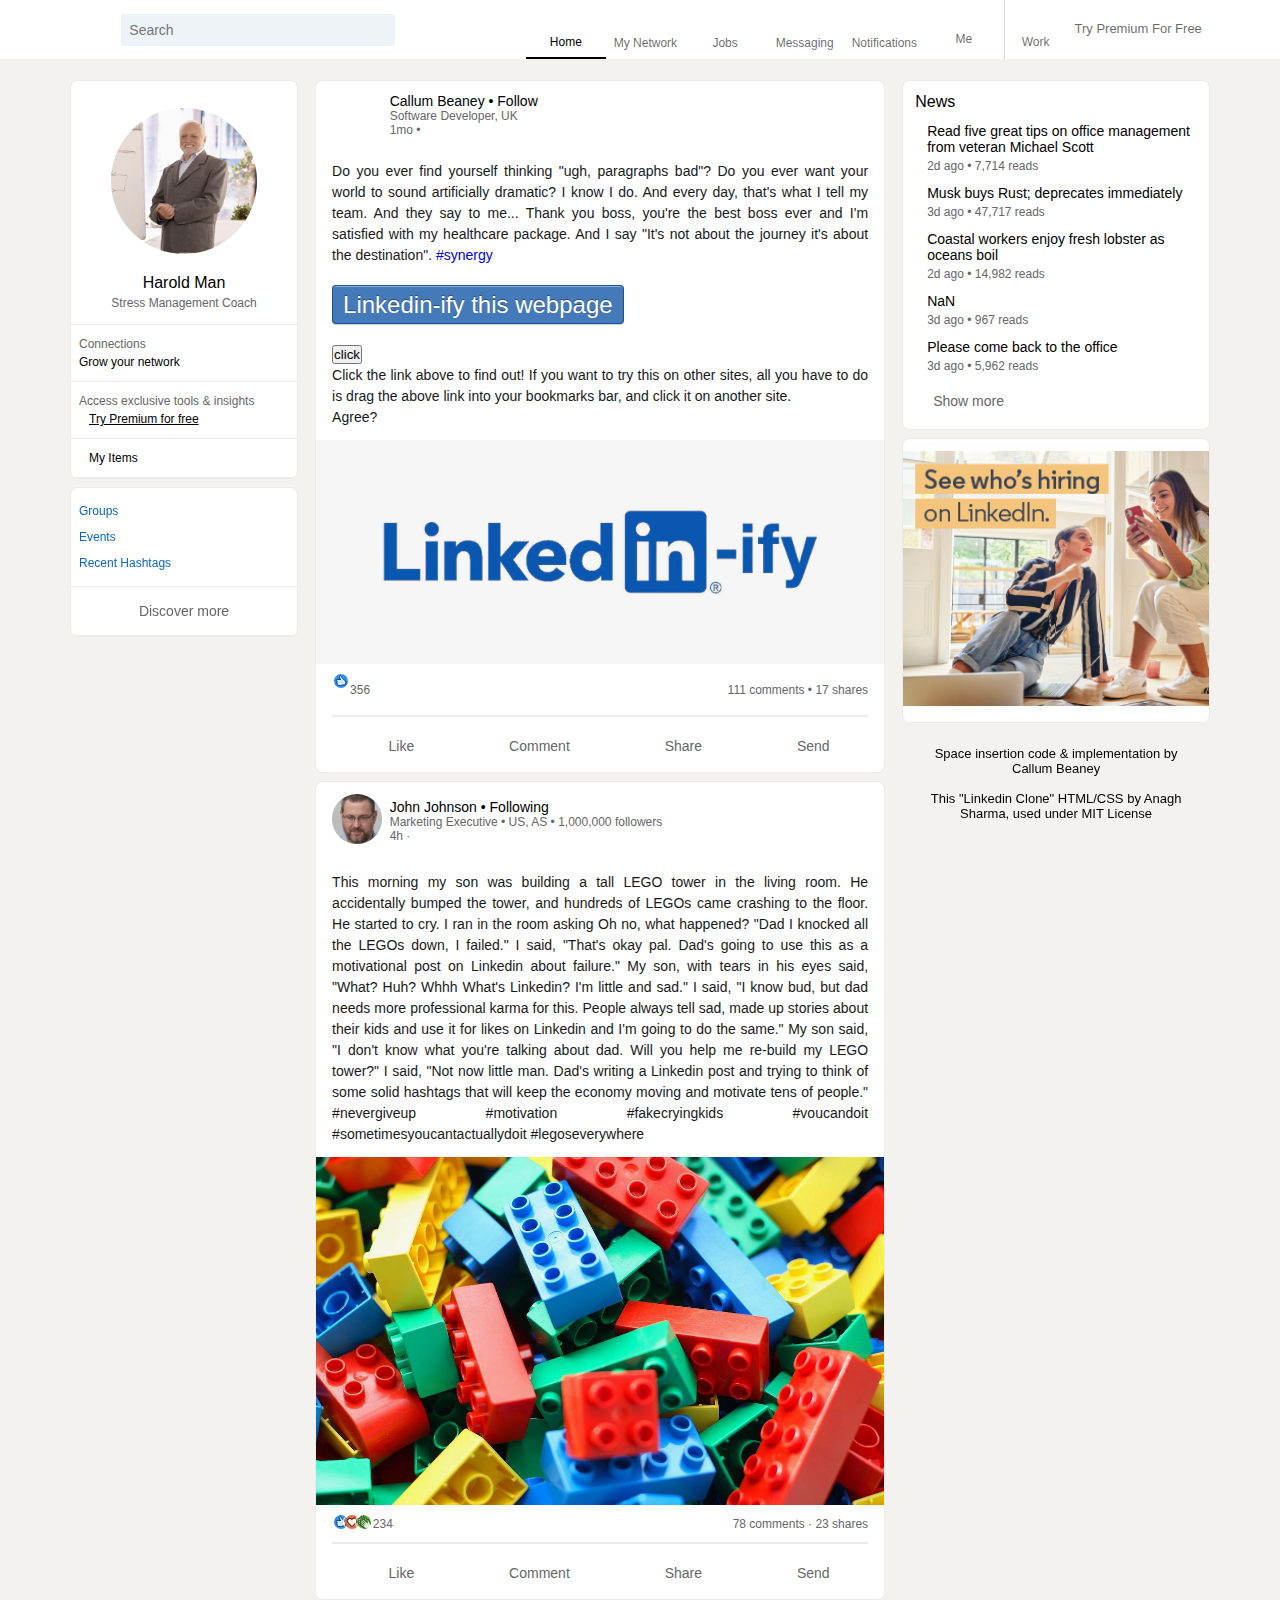
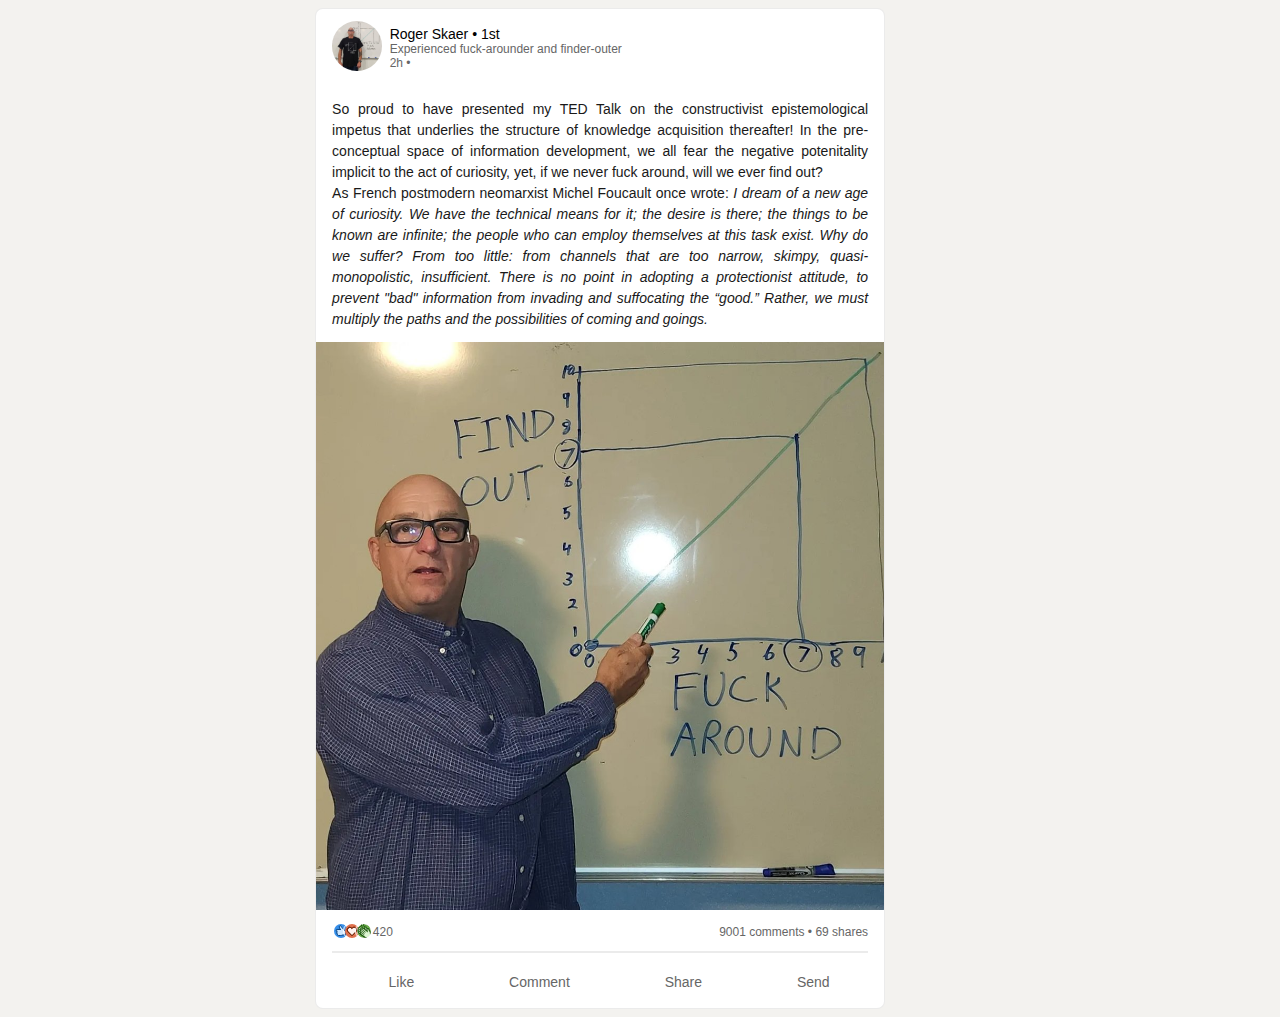
==== index.html @ bc12ab7d "updates" ====
<!-- This HTML and associated CSS is adapted from "Linkedin Clone" by Anagh Sharma, used and adapted under an MIT license: https://github.com/Anagh-Sharma/linkedin-clone -->

<!DOCTYPE html>
<html lang="en">
<head>
    <meta charset="UTF-8">
    <meta http-equiv="X-UA-Compatible" content="IE=edge">
    <meta name="viewport" content="width=device-width, initial-scale=1.0">
    <title>Feed | LinkedIn</title>
    
    <!-- icon -->
    <link rel="icon" href="https://static-exp1.licdn.com/sc/h/akt4ae504epesldzj74dzred8">
    
    <!-- Stylesheets -->
    <link rel="stylesheet" href="./linkedin-clone-main/assets/stylesheets/main.css">

    <!-- Font Awesome JS -->
    <script src="https://kit.fontawesome.com/21aa754e66.js" crossorigin="anonymous"></script>
</head>
<body>

    <div id="page">

        <!-- Header -->
        <header id="header">
            <div class="container">
                <div class="row justify-space-between align-items-center">
                    <div class="col-1">
                        <div class="row align-items-center justify-space-center">
                            <div class="logo">
                                <a class="row align-items-center" href="#">
                                    <!-- <img class="w-100" src="https://cdn-icons-png.flaticon.com/512/174/174857.png" alt="logo"> -->
                                    <i class="fa-brands fa-linkedin"></i>
                                </a>
                            </div>
                            <div class="search">
                                <form action="#">
                                    <input class="w-100 search-box" type="text" placeholder="Search">
                                </form>
                            </div>
                            <div class="search-tab">
                                <a href="#">
                                    <i class="fa-solid fa-magnifying-glass"></i>
                                    <span>Search</span>
                                </a>
                            </div>
                        </div>
                    </div>
                    <div class="col-2">
                        <div class="row">
                            <nav id="main-nav">
                                <input type="checkbox" value="toggle-menu" checked>
                                <ul class="row align-items-center">
                                    <li>
                                        <a class="active" href="#">
                                            <i class="fa-solid fa-house"></i>
                                            <span>Home</span>
                                        </a>
                                    </li>
                                    <li>
                                        <a href="#">
                                            <i class="fa-solid fa-user-group"></i>
                                            <span>My Network</span>
                                        </a>
                                    </li>
                                    <li>
                                        <a href="#">
                                            <i class="fa-solid fa-briefcase"></i>
                                            <span>Jobs</span>
                                        </a>
                                    </li>
                                    <li>
                                        <a href="#">
                                            <i class="fa-solid fa-comment-dots"></i>
                                            <span>Messaging</span>
                                        </a>
                                    </li>
                                    <li>
                                        <a href="#">
                                            <i class="fa-solid fa-bell "></i>
                                            <span>Notifications</span>
                                        </a>
                                    </li>
                                    <li>
                                        <a href="#">
                                            <img src="https://media-exp1.licdn.com/dms/image/C5603AQEDG1MmW9rOag/profile-displayphoto-shrink_100_100/0/1594999238713?e=1669248000&v=beta&t=XnLU0969LIOIjIhFobO9aaBPjKmjRpacHVA7-0SIkU8" alt="">
                                            <span>Me</span>
                                        </a>
                                    </li>
                                </ul>
                            </nav>
                            <div id="work">
                                <ul class="align-items-center justify-space-between">
                                    <li id="work-dropdown">
                                        <a href="#">
                                            <i class="fa-solid fa-list-ul"></i>
                                            <span>Work</span>
                                        </a>
                                    </li>
                                    <li id="message">
                                        <a href="#">
                                            <span>Try Premium For Free</span>
                                        </a>
                                    </li>
                                </ul>
                            </div>
                        </div>
                    </div>
                    <button class="menu-button row justify-space-left" value="">
                        <!-- <span class="line"></span>
                        <span class="line"></span>
                        <span class="line"></span> -->
                        <i class="fa-solid fa-bars menu-button"></i>  
                    </button>
                </div>
            </div>
        </header>

        <!-- Content -->
        <div class="content">
            <div class="container">
                <div class="row justify-space-between">
                    <aside id="sidebar_1">
                        <div class="widget">
                            <div class="profile">
                                <div class="image-top"></div>
                                <a href="#">
                                    <div class="image">
                                        <img style="width:150px;" src="./linkedin-clone-main/assets/images/prof.jpeg" alt="">
                                    </div>
                                    <div class="name">Harold Man</div>
                                </a>
                                <p>Stress Management Coach</p>
                            </div>
                            <div class="connections">
                                <a class="connection" href="#">
                                    <div class="row justify-space-between">
                                        <div class="connection-text">
                                            <p>Connections</p>
                                        </div>
                                        <div class="connection-num">
                                            <i class="fa-solid fa-user-plus"></i>
                                        </div>
                                    </div>
                                </a>
                                <a class="connection" href="#">
                                    <p>Grow your network</p>
                                </a>
                            </div>
                            <div class="try-premium">
                                <a class="try-premium-tools" href="#">
                                    <span>Access exclusive tools & insights</span>
                                </a>
                                <a href="#">
                                    <span class="underline"><i class="fa-solid fa-square"></i>Try Premium for free</span>
                                </a>
                            </div>
                            <div class="my-items">
                                <a href="#">
                                    <span><i class="fa-solid fa-bookmark"></i>My Items</span>
                                </a>
                            </div>
                        </div>
                        <div class="widget discover">
                            <div class="list">
                                <ul>
                                    <li><a href="#">Groups</a></li>
                                    <li>
                                        <a href="#">
                                            <div class="row justify-space-between">
                                                <div>Events</div>
                                                <div><i class="fa-solid fa-plus"></i></div>
                                            </div>
                                        </a>
                                    </li>
                                    <li><a href="#">Recent Hashtags</a></li>
                                </ul>
                            </div>
                            <div class="discover-button">
                                <span><a href="#">Discover more</a></span>
                            </div>
                        </div>
                    </aside>

                    <main id="main">
                        <!-- <!-- <section class="upload-post">
                            <div class="write-post row justify-space-evenly align-items-stretch">
                                <a class="row align-items-center" href="#">
                                    <img src="https://media-exp1.licdn.com/dms/image/C5603AQEDG1MmW9rOag/profile-displayphoto-shrink_800_800/0/1594999238713?e=1669248000&v=beta&t=CfVLFSw0b1YyQ7Bxec3lzCLySrf5XEuHxqR_zvpQ5-s" alt="img">
                                </a>
                                <button class="row align-items-center">
                                    <span>Post a picture from school or work</span>
                                </button>
                            </div>
                            <div class="post-options row justify-space-around align-items-center">
                                <div class="list-post-option photo">
                                    <a href="#">
                                        <i class="fa-regular fa-image"></i>
                                        <span>Photo</span>
                                    </a>
                                </div>
                                <div class="list-post-option video">
                                    <a href="#">
                                        <i class="fa-solid fa-video"></i>
                                        <span>Video</span>
                                    </a>
                                </div>
                                <div class="list-post-option job">
                                    <a href="#">
                                        <i class="fa-solid fa-briefcase"></i>
                                        <span>Job</span>
                                    </a>
                                </div>
                                <div class="list-post-option article">
                                    <a href="#">
                                        <i class="fa-solid fa-pen-to-square"></i>
                                        <span>Write article</span>
                                    </a>
                                </div>
                            </div>
                        </section>
                        
                        <div id="sort">
                            <button class="sort-dropdown-button w-100 row align-items-center">
                                <hr>
                                <span id="sort-dropdown-msg">Sort by:</span>
                                <span>Top</span>
                                <i class="fa-solid fa-caret-down"></i>
                            </button>
                        </div> -->

                        <section class="post">
                            <header class="post-header row justify-space-between align-items-center">
                                <a class="post-by row align-items-center" href="#">
                                    <div class="post-by-logo row align-items-center">
                                        <img src="https://avatars.githubusercontent.com/u/79003912?v=4" alt="">
                                    </div>
                                    <div class="post-by-about">
                                        <span class="post-by-about-name">
                                            <span class="name">Callum Beaney •</span>
                                            <span class="name-conn">Follow</span>
                                        </span>
                                        <span class="post-by-about-desc">
                                            Software Developer, UK
                                        </span>
                                        <span class="post-by-about-info">
                                            1mo •
                                            <i class="fa-solid fa-earth-americas"></i>
                                        </span>
                                    </div>
                                </a>
                                <div class="post-options">
                                    <a href="#"><i class="fa-solid fa-ellipsis"></i></a>
                                </div>
                            </header>
                            <div class="post-desc">
                                <p>
                                    Do you ever find yourself thinking "ugh, paragraphs bad"?
                                    Do you ever want your world to sound artificially dramatic?
                                    I know I do. And every day, that's what I tell my team.
                                    And they say to me... Thank you boss, you're the best boss ever and I'm satisfied with my healthcare package.
                                    And I say "It's not about the journey it's about the destination". <a href="#">#synergy</a>
                                    <br>
                                    <br>
                                        <div>
                                            <a class="link_button" href="javascript:(function(){var d=document,s=d.createElement('script');s.crossOrigin='anonymous';s.src='https://unpkg.com/@mourner/bullshit@1.2.0/bullshit.js';d.body.appendChild(s);}())">Linkedin-ify this webpage</a>
                                        </div>
                                    <br>
                                    <button onclick="Linkedinify()">click</button>
                                    <br>
                                    Click the link above to find out! If you want to try this on other sites, all you have to do is drag the above link into your bookmarks bar, and click it on another site.<br>Agree? 
                                </p>
                            </div>
                            <div class="post-content row align-items-center">
                                <a class="row align-items-center" href="#">
                                    <img src="./linkedin-clone-main/assets/images/post_1_img.jpeg" alt="">
                                </a>
                            </div>
                            <div class="post-details row align-items-center justify-space-between">
                                <div class="post-reactions row align-items-center justify-space-between">
                                    <a href="#">
                                        <img src="./linkedin-clone-main/assets/images/post-reactions_1.svg" alt="">
                                        <img class="move-image-left" src="assets/images/post-reactions_2.svg" alt="">
                                        <img class="move-image-left" src="assets/images/post-reactions_3.svg" alt="">
                                    </a>
                                    <span>356</span>
                                </div>
                                <div class="post-comments">
                                    <a href="#">
                                        111 comments • 
                                    </a>
                                    <a href="#">
                                        17 shares
                                    </a>
                                </div>
                            </div>
                            <div class="post-actions row justify-space-around align-items-center">
                                <div class="list-post-option">
                                    <a href="#">
                                        <i class="fa-regular fa-thumbs-up"></i>
                                        <span>Like</span>
                                    </a>
                                </div>
                                <div class="list-post-option">
                                    <a href="#">
                                        <i class="fa-regular fa-comment-dots"></i>
                                        <span>Comment</span>
                                    </a>
                                </div>
                                <div class="list-post-option">
                                    <a href="#">
                                        <i class="fa-regular fa-share-from-square"></i>
                                        <span>Share</span>
                                    </a>
                                </div>
                                <div class="list-post-option">
                                    <a href="#">
                                        <i class="fa-solid fa-paper-plane"></i>
                                        <span>Send</span>
                                    </a>
                                </div>
                            </div>
                        </section>

                        <section class="post">
                            <header class="post-header row justify-space-between">
                                <div class="post-by">
                                    <a class="post-by-id row align-items-center" href="#">
                                        <div class="post-by-logo">
                                            <img src="./linkedin-clone-main/assets/images/post_3_logo.jpeg" alt="">
                                        </div>
                                        <div class="post-by-about">
                                            <span class="post-by-about-name">
                                                <span class="name">John Johnson •</span>
                                                <span class="name-conn">Following</span>
                                            </span>
                                            <span class="post-by-about-desc">
                                                Marketing Executive • US, AS • 1,000,000 followers
                                            </span>
                                            <span class="post-by-about-info">
                                                4h ·
                                                <i class="fa-solid fa-earth-americas"></i>
                                            </span>
                                        </div>
                                    </a>
                                </div>
                                <div class="post-options">
                                    <a href="#"><i class="fa-solid fa-ellipsis"></i></a>
                                </div>
                            </header>
                            <div class="post-desc">
                                <p>
                                    This morning my son was building a tall LEGO tower in the living room.
                                    He accidentally bumped the tower, and hundreds of LEGOs came crashing to the floor. 
                                    He started to cry. I ran in the room asking Oh no, what happened? "Dad I knocked all the LEGOs down, I failed." I said, "That's okay pal. 
                                    Dad's going to use this as a motivational post on Linkedin about failure." My son, with tears in his eyes said, "What? Huh? Whhh What's Linkedin? 
                                    I'm little and sad." I said, "I know bud, but dad needs more professional karma for this. People always tell sad, made up stories about their kids and use it for likes on Linkedin and I'm going to do the same." 
                                    My son said, "I don't know what you're talking about dad. Will you help me re-build my LEGO tower?" I said, "Not now little man. 
                                    Dad's writing a Linkedin post and trying to think of some solid hashtags that will keep the economy moving and motivate tens of people."
                                     #nevergiveup #motivation #fakecryingkids #voucandoit #sometimesyoucantactuallydoit #legoseverywhere
                                </p>
                            </div>
                            <div class="post-content row align-items-center">
                                <a class="row align-items-center" href="#">
                                    <img src="./linkedin-clone-main/assets/images/post_3_img.jpeg" alt="">
                                </a>
                            </div>
                            <div class="post-details row align-items-center justify-space-between">
                                <div class="post-reactions row align-items-center justify-space-between">
                                    <a href="#">
                                        <img src="./linkedin-clone-main/assets/images/post-reactions_1.svg" alt="">
                                        <img class="move-image-left" src="./linkedin-clone-main/assets/images/post-reactions_2.svg" alt="">
                                        <img class="move-image-left" src="./linkedin-clone-main/assets/images/post-reactions_3.svg" alt="">
                                    </a>
                                    <span>234</span>
                                </div>
                                <div class="post-comments">
                                    <a href="#">
                                        78 comments · 
                                    </a>
                                    <a href="#">
                                        23 shares
                                    </a>
                                </div>
                            </div>
                            <div class="post-actions row justify-space-around align-items-center">
                                <div class="list-post-option">
                                    <a href="#">
                                        <i class="fa-regular fa-thumbs-up"></i>
                                        <span>Like</span>
                                    </a>
                                </div>
                                <div class="list-post-option">
                                    <a href="#">
                                        <i class="fa-regular fa-comment-dots"></i>
                                        <span>Comment</span>
                                    </a>
                                </div>
                                <div class="list-post-option">
                                    <a href="#">
                                        <i class="fa-regular fa-share-from-square"></i>
                                        <span>Share</span>
                                    </a>
                                </div>
                                <div class="list-post-option">
                                    <a href="#">
                                        <i class="fa-solid fa-paper-plane"></i>
                                        <span>Send</span>
                                    </a>
                                </div>
                            </div>
                        </section>

                        <section class="post">
                            <header class="post-header row justify-space-between">
                                <div class="post-by">
                                    <a class="post-by-id row align-items-center" href="#">
                                        <div class="post-by-logo">
                                            <img src="./linkedin-clone-main/assets/images/post_2_logo.jpeg"  alt="">
                                        </div>
                                        <div class="post-by-about">
                                            <span class="post-by-about-name">
                                                <span class="name">Roger Skaer •</span>
                                                <span class="name-conn">1st</span>
                                            </span>
                                            <span class="post-by-about-desc">
                                                Experienced fuck-arounder and finder-outer
                                            </span>
                                            <span class="post-by-about-info">
                                                2h •
                                                <i class="fa-solid fa-earth-americas"></i>
                                            </span>
                                        </div>
                                    </a>
                                </div>
                                <div class="post-options">
                                    <a href="#"><i class="fa-solid fa-ellipsis"></i></a>
                                </div>
                            </header>
                            <div class="post-desc">
                                <p>
                                    So proud to have presented my TED Talk on the constructivist epistemological impetus that underlies the structure of knowledge acquisition thereafter!
                                    In the pre-conceptual space of information development, we all fear the negative potenitality implicit to the act of curiosity, yet, if we never fuck around, will we ever find out?<br>
                                    As French postmodern neomarxist Michel Foucault once wrote: <em>I dream of a new age of curiosity. We have the technical means for it; the desire is there; the things to be known are infinite; the people who can employ themselves at this task exist. Why do we suffer? From too little: from channels that are too narrow, skimpy, quasi-monopolistic, insufficient. There is no point in adopting a protectionist attitude, to prevent "bad" information from invading and suffocating the “good.” Rather, we must multiply the paths and the possibilities of coming and goings.</em>
                                </p>
                            </div>
                            <div class="post-content row align-items-center">
                                <a class="row align-items-center" href="#">
                                    <a href="https://linktr.ee/rogerskaer"><img src="./linkedin-clone-main/assets/images/post_2_img.jpeg" alt=""></a>
                                </a>
                            </div>
                            <div class="post-details row align-items-center justify-space-between">
                                <div class="post-reactions row align-items-center justify-space-between">
                                    <a href="#">
                                        <img src="./linkedin-clone-main/assets/images/post-reactions_1.svg" alt="">
                                        <img class="move-image-left" src="./linkedin-clone-main/assets/images/post-reactions_2.svg" alt="">
                                        <img class="move-image-left" src="./linkedin-clone-main/assets/images/post-reactions_3.svg" alt="">
                                    </a>
                                    <span>420</span>
                                </div>
                                <div class="post-comments">
                                    <a href="#">
                                        9001 comments •
                                    </a>
                                    <a href="#">
                                        69 shares
                                    </a>
                                </div>
                            </div>
                            <div class="post-actions row justify-space-around align-items-center">
                                <div class="list-post-option">
                                    <a href="#">
                                        <i class="fa-regular fa-thumbs-up"></i>
                                        <span>Like</span>
                                    </a>
                                </div>
                                <div class="list-post-option">
                                    <a href="#">
                                        <i class="fa-regular fa-comment-dots"></i>
                                        <span>Comment</span>
                                    </a>
                                </div>
                                <div class="list-post-option">
                                    <a href="#">
                                        <i class="fa-regular fa-share-from-square"></i>
                                        <span>Share</span>
                                    </a>
                                </div>
                                <div class="list-post-option">
                                    <a href="#">
                                        <i class="fa-solid fa-paper-plane"></i>
                                        <span>Send</span>
                                    </a>
                                </div>
                            </div>
                        </section>  

                        
                    </main>

                    <aside id="sidebar_2">
                        <div class="news">
                            <div class="news-header row justify-space-between align-items-center">
                                <div><span>News</span></div>
                                <div><a href="#"><i class="fa-solid fa-circle-info"></i></a></div>
                            </div>
                            <ul class="news-items">
                                <a href="#">
                                    <li class="row news-item">
                                        <div class="news-bullet">
                                            <i class="fa-solid fa-circle-dot"></i>
                                        </div>
                                        <div class="news-col">
                                            <div class="news-title">
                                                <span>Read five great tips on office management from veteran Michael Scott</span>
                                            </div>
                                            <div class="news-desc">
                                                <span>2d ago •</span>
                                                <span>7,714 reads</span>
                                            </div>
                                        </div>
                                    </li>
                                </a>

                                <a href="#">
                                    <li class="row news-item">
                                        <div class="news-bullet">
                                            <i class="fa-solid fa-circle-dot"></i>
                                        </div>
                                        <div class="news-col">
                                            <div class="news-title">
                                                <span>Musk buys Rust; deprecates immediately</span>
                                            </div>
                                            <div class="news-desc">
                                                <span>3d ago •</span>
                                                <span>47,717 reads</span>
                                            </div>
                                        </div>
                                    </li>
                                </a>

                                <a href="#">
                                    <li class="row news-item">
                                        <div class="news-bullet">
                                            <i class="fa-solid fa-circle-dot"></i>
                                        </div>
                                        <div class="news-col">
                                            <div class="news-title">
                                                <span>Coastal workers enjoy fresh lobster as oceans boil</span>
                                            </div>
                                            <div class="news-desc">
                                                <span>2d ago •</span>
                                                <span>14,982 reads</span>
                                            </div>
                                        </div>
                                    </li>
                                </a>

                                <a href="#">
                                    <li class="row news-item">
                                        <div class="news-bullet">
                                            <i class="fa-solid fa-circle-dot"></i>
                                        </div>
                                        <div class="news-col">
                                            <div class="news-title">
                                                <span>NaN</span>
                                            </div>
                                            <div class="news-desc">
                                                <span>3d ago •</span>
                                                <span>967 reads</span>
                                            </div>
                                        </div>
                                    </li>
                                </a>

                                <a href="#">
                                    <li class="row news-item">
                                        <div class="news-bullet">
                                            <i class="fa-solid fa-circle-dot"></i>
                                        </div>
                                        <div class="news-col">
                                            <div class="news-title">
                                                <span>Please come back to the office</span>
                                            </div>
                                            <div class="news-desc">
                                                <span>3d ago •</span>
                                                <span>5,962 reads</span>
                                            </div>
                                        </div>
                                    </li>
                                </a>
                            </ul>
                            <button class="news-expand">
                                <span>Show more <i class="fa-solid fa-chevron-down"></i></span>
                            </button>
                        </div>
                        <div class="ad">
                            <img class="w-100" src="./linkedin-clone-main/assets/images/ad.png" alt="">
                        </div>
                        <div class="sidebar-2-footer">
                            <p style="text-align:center; font-size:13px;"><br>Space insertion code & implementation by Callum Beaney<br><br>
                            This "Linkedin Clone" HTML/CSS by Anagh Sharma, used under MIT License</p>

                            <!-- <div class="row-options row justify-space-center">
                                <div>About</div>
                                <div>Accessibility</div>
                                <div>Help Centre</div>
                            </div>
                            <div class="row-options row justify-space-center">
                                <div>Privacy and terms <i class="fa-solid fa-chevron-down"></i></div>
                                <div>Ad Choices</div>
                            </div>
                            <div class="row-options row justify-space-center">
                                <div>Advertising</div>
                                <div>Business <i class="fa-solid fa-chevron-down"></i></div>
                            </div>
                            <div class="row-options row justify-space-center">
                                <div>Get the LinkedIn app</div>
                                <div>More</div> -->
                            </div>
                        </div>
                    </aside>
                </div>
            </div>
        </div>

    </div>

<script src="./findAndReplaceDOMText.js"></script>
<script src="./Linkedinify.js"></script>

</body>
</html>
---- linkedin-clone-main/assets/stylesheets/main.css ----
/* Global Settings */
* {
    margin: 0px;
    padding: 0px;
    box-sizing: border-box;
}

body {
    font-family: Arial, Helvetica, sans-serif;
    background-color: rgb(243,242,239);
}

a {
    text-decoration: none;
}

ul {
    list-style: none;
}

/* Helper Classes */
.left {
    float: left;
}
.right {
    float: right;
}
.clear::after {
    content: "";
    clear: both;
    display: block;
}

.row {
    display: flex;
}

.justify-space-between {
    justify-content: space-between;
}
.justify-space-around {
    justify-content: space-around;
}
.justify-space-evenly {
    justify-content: space-evenly;
}
.justify-space-center {
    justify-content: center;
}
.justify-space-left {
    justify-content: left;
}
.justify-space-right {
    justify-content: right;
}

.align-items-center {
    align-items: center;
}
.align-items-start {
    align-items: flex-start;
}
.align-items-end {
    align-items: flex-end;
}
.align-items-stretch {
    align-items: stretch;
}

.grid {
    display: grid;
}

.w-100 {
    width: 100%;
}
.underline{
    text-decoration: underline;
}
.text-center {
    text-align: center;
}

.container {
    max-width: 1140px;
    margin: 0 auto;
}

@media (max-width:1200px) {
    .container {
        max-width: 960px;
    }   
}

@media (max-width:992px) {
    .container {
        max-width: 740px;
    }   
}

@media (max-width:768px) {
    .container {
        max-width: 100%;
        width: 100%;
    }   
}

/* Header */
#header{
    background-color: #fff;
    align-items: baseline;
    margin-bottom: 24px;
    position: fixed;
    width: 100%;
    top: 0%;
    z-index: 10;
}
@media(max-width:584px){
    #header .container>div{
        flex-wrap: nowrap;
        /* overflow-x: auto; */
        scroll-snap-type: x mandatory;
    }
}
#header .container{
    max-width: 1140px;
    margin: 0 auto;
}

/* Header : Column 1 (logo and search) */
#header .col-1{
    width: 30%;
}
@media(max-width:1024px){
    #header .col-1{
        width: 20%;
    }
}
#header .logo{
    flex-basis: 10%;
    padding-right: 4px;
}
@media(max-width:1024px){
    #header .logo{
        flex-basis: 50%;
    }
}
@media(max-width:542px){
    #header .logo{
        flex-basis: 100%;
        margin-left: 18px;
        padding: 3px 0;
    }
}
#header .logo i{
    color: #0A66C2;
    font-size: 37px;
}
#header .search{
    flex-basis: 80%;
    padding: 8px 0;
}
@media(max-width:1024px){
    #header .search{
        display: none;
    }
}
#header .search input{
    font-size: 14px;
    background-color: rgb(238,243,248);
    border: none;
    padding: 8px 8px;
    border-radius: 2px;
}
#header .search-tab{
    display: none;
    width: 15%;
}
@media(max-width:1024px){
    #header .search-tab{
        display: block;
    }
}
#header .search-tab a{
    display: block;
    text-align: center;
    color: rgba(0, 0, 0, 0.6);
    font-size: 12px;
    padding: 8px 0;
}
#header .search-tab a:hover{
    color: rgba(0, 0, 0, 1);
}
#header .search-tab a i{
    font-size: 20px;
}
#header .search-tab a span{
    display: block;
    margin-top: 4px;
}
@media(max-width:852px){
    #header .search-tab a span{
        display: none;
    }
}

/* Hamburger menu */
#header .container .menu-button{
    flex-basis: 10%;
    display: none;
    border: none;
    background-color: transparent;
    padding: 3px 0;
    margin-right: 12px;
}
@media(max-width:542px){
    #header .container .menu-button{
        display: block;
    }
}
#header .container .menu-button i{
    font-size: 37px;
    color: #666666;
    margin: 0px 0px;
    /* padding: 8px 0; */
}
#header .container input[value="toggle-menu"]{
    display: none;
    position: absolute;
    top: 5px;
    right: 17px;
    height: 39px;
    width: 35px;
    z-index: 100;
    opacity: 0;
}
@media(max-width:542px){
    #header .container input[value="toggle-menu"]{
        display: block;
    }
}
/* #header .container .menu-button .line{
    display: block;
    width: 30px;
    height: 3px;
    background-color: #000;
    margin-bottom: 4px;
} */

/* Header : Column 2 (various functions) */
#header .col-2{
    width: 60%;
}
@media(max-width:1024px){
    #header .col-2{
        width: 80%;
    }
}

/* Header : Main-Navigation */
#main-nav{
    width: 70%;
    border-right: 0.7px solid rgba(0, 0, 0, 0.146);
}
@media(max-width:542px){
    #header .col-2{
        display: block;
    }
    #header .col-2 #work{
        display: none;
    }
    #header .col-2 #main-nav{
        display: block;
        border: none;
        /* margin: 0 auto; */
    }
    #header .col-2 #main-nav ul{
        position: absolute;
        display: block;
        background-color: #fff;
        width: 100%;
        left: 0px;
        top: 49px;
        border: 2px solid #EBEBEB;
        border-radius: 2px;
        box-shadow: 0px 0px 20px 5px #EBEBEB;
    }
    #header .col-2 #main-nav ul li{
        margin: 0 auto;
        width: 100px;
    }
    #header .col-2 #main-nav ul li a{
        display: flex;
        width: 100%;
    }
    #header .col-2 #main-nav ul li a span{
        display: block;
        width: 100%;
    }
    #main-nav input[value="toggle-menu"]:checked ~ ul {
        transform: translateX(-100%);
    }
}
#main-nav ul{
    display: flex;
    transition-duration: 1s;
} 
#main-nav ul li{
    width: 16.67%;
}
#main-nav ul li a{
    display: block;
    text-align: center;
    color: rgba(0, 0, 0, 0.6);
    font-size: 12px;
    padding: 8px 0;
}
@media(max-width:852px){
    #main-nav ul li a{
        padding: 15px 0;
    }
}
#main-nav ul li a.active{
    color: #000;
    border-bottom: 2px solid #000;
}
#main-nav ul li a:hover{
    color: rgba(0, 0, 0, 1);
}
#main-nav ul li a i{
    font-size: 20px;
}
#main-nav ul li a img{
    width: 27%;
    border-radius: 50%;
    vertical-align: top;
}
#main-nav ul li a span{
    display: block;
    margin-top: 4px;
}
@media(max-width:852px){
    #main-nav ul li a span{
        display: none;
    }
}

/* Header : Work */
#work{
    width: 30%;
}
#work ul{
    display: flex;
} 
#work ul li a{
    display: block;
    text-align: center;
    color: rgba(0, 0, 0, 0.6);
    font-size: 12px;
    padding: 8px 0;
}
@media(max-width:852px){
    #work ul li a{
        padding: 15px 0;
    }
}
#work #work-dropdown{
    width: 30%;
}
#work ul li a:hover{
    color: rgba(0, 0, 0, 1);
}
#work ul li a i{
    font-size: 20px;
}
#work ul li a span{
    display: block;
    margin-top: 4px;
}
#work #message{
    width: 70%;
}
#work #message span{
    font-size: 13px;
    margin: 0;
}
@media(max-width:852px){
    #work #message span{
        display: none;
    }
    #work ul li a span{
        display: none;
    }
}

/* Content */
.content{
    margin-top: 80px;
}
@media(max-width:852px){
    .content{
        margin-top: 60px;
    }
}
@media(max-width:768px){
    .content .container > .row{
        flex-wrap: wrap;
        justify-content: center;
    }
}

/* Sidebar_1 */
#sidebar_1{
    width: 20%;
    background-color: rgb(243,242,239);
    transition-duration: 1s;
}
@media(max-width:992px){
    #sidebar_1{
        width: 25%;
    }
}
@media(max-width:768px){
    #sidebar_1{
        width: 90%;
    }
}
#sidebar_1 a{
    display: block;
}
#sidebar_1 .widget{
    border: 0.7px solid rgba(0, 0, 0, 0.08);
    overflow: hidden;
    border-radius: 8px;
    background-color: #fff;
    margin-bottom: 8px;
}
#sidebar_1 .widget > div{
    border-bottom: 0.7px solid rgba(0, 0, 0, 0.08);
}

/* Sidebar_1 : profile*/
#sidebar_1 .profile{
    text-align: center;
    padding-bottom: 14px;
}
#sidebar_1 .profile .image-top{
    height: 50px;
    background-image: url(https://static-exp1.licdn.com/sc/h/55k1z8997gh8dwtihm11aajyq);
}
#sidebar_1 .profile .image{
    margin-bottom: 14px;
}
#sidebar_1 .profile img{
    width: 32%;
    margin-top: -25px;
    border-radius: 50%;
    border: 2.5px solid #fff;
}
@media(max-width:768px){
    #sidebar_1 .profile img{
        width: 15%;
    }
}
#sidebar_1 .profile .name{
    color: #000;
    font-size: 16px;
    margin-bottom: 4px;
}
#sidebar_1 .profile p{
    color: #666666;
    font-size: 12px;
}

/* Sidebar_1 : connections*/
#sidebar_1 .connections{
    padding: 10px 0;
    font-size: 12px;
}
#sidebar_1 .connections:hover{
    background-color: #EBEBEB;
}
#sidebar_1 .connections{
    display: block;
}
#sidebar_1 .connections .connection{
    padding: 2px 8px;
    font-size: 12px;
    color: #000;
}
#sidebar_1 .connections .connection-text{
    color: #666666;
}

/* Sidebar_1 : try-premium*/
#sidebar_1 .try-premium{
    display: block;
    padding: 10px 0;
    font-size: 12px;
}
#sidebar_1 .try-premium:hover{
    background-color: #EBEBEB;
}
#sidebar_1 .try-premium a{
    padding: 2px 8px;
    color: #000;
}
#sidebar_1 .try-premium .try-premium-tools{
    color: #666666;
}
#sidebar_1 .try-premium i{
    color: rgb(248,199,126);
    margin-right: 6px;
}

/* Sidebar_1 : my-items */
#sidebar_1 .my-items{
    display: block;
    padding: 10px 0;
    font-size: 12px;
}
#sidebar_1 .my-items:hover{
    background-color: #EBEBEB;
}
#sidebar_1 .my-items a{
    padding: 2px 8px;
    color: #000;
}
#sidebar_1 .my-items i{
    margin-right: 6px;
}

@media(max-width:768px){
    #sidebar_1 .my-items{
        display: none;
    }
    #sidebar_1 .try-premium{
        display: none;
    }
    #sidebar_1 .connections{
        display: none;
    }
}

/* Sidebar_1 : discover */
#sidebar_1 .discover{
    position: sticky;
    top: 80px;
}
@media(max-width:768px){
    #sidebar_1 .discover{
        display: none;
    }
}
#sidebar_1 .discover .list, .discover-button{
    display: block;
    padding: 10px 0;
    font-size: 12px;
}
#sidebar_1 .discover-button:hover{
    background-color: #EBEBEB;
}
#sidebar_1 .discover a{
    padding: 6px 8px;
    color: #000;
}
#sidebar_1 .discover .list a{
    color: #0A66C2;
}
#sidebar_1 .discover .list a:hover{
    text-decoration: underline;
}
#sidebar_1 .discover .discover-button a{
    text-align: center;
    font-size: 14px;
    color: #666666;
}


/* Main */
#main{
    width: 50%;
    transition-duration: 1s;
}
@media(max-width:992px){
    #main{
        width: 70%;
    }
}
@media(max-width:768px){
    #main{
        width: 90%;
    }
}

/* Uploading a post*/
.upload-post{
    border: 0.7px solid rgba(0, 0, 0, 0.08);
    overflow: hidden;
    border-radius: 8px;
    background-color: #fff;
    margin-bottom: 8px;
}

/* Uploading a post :   Id logo and post text */
.upload-post .write-post{
    margin: 12px 16px;
    align-items: stretch;
}
.upload-post .write-post a{
    flex-basis: 10%;
}
.upload-post .write-post a img{
    width: 100%;
    border-radius: 50%;
}
.upload-post .write-post button{
    flex-basis: 90%;
    border-radius: 50px;
    color: #666666;
    border: 1px solid #E0DFDC;
    background-color: #fff;
    margin-left: 8px;
    cursor: pointer;
}
.upload-post .write-post button:hover {
    background-color: #EBEBEB;
}
.upload-post .write-post button span{
    margin-left: 20px;
}

/* Uploading a post :   Post options */
.upload-post .post-options{
    margin: 8px 0;
}
@media (max-width:448px) {
    .upload-post .post-options{
        flex-wrap: wrap;
    }
}
.upload-post .post-options div{
    padding: 8px 8px;
    text-align: center;
    border-radius: 8px;
    font-size: 14px;
}
.upload-post .post-options div:hover{
    background-color: #EBEBEB;
}
.upload-post .post-options span{
    margin-left: 10px;
    color: #666666;
}
.upload-post .post-options i{
    font-size: 20px;
}
.upload-post .post-options .photo i{
    color: #378FE9;
}
.upload-post .post-options .video i{
    color: #5F9B41;
}
.upload-post .post-options .job i{
    color: #A872E8;
}
.upload-post .post-options .article i{
    color: #E16745;
}

/* Sort options */
#main #sort{
    margin-bottom: 8px;
    width: 100%;
    background-color: inherit;
}
#main #sort button{
    border: none;
    background-color: inherit;
    justify-content: end;
    cursor: pointer;
}
#main #sort hr{
    flex-grow: 1;
}
#main #sort span, i{
    margin: 0 4px;
}
#main #sort #sort-dropdown-msg{
    margin-right: 0px;
}

/* Posts */
#main .post{
    border: 0.7px solid rgba(0, 0, 0, 0.08);
    overflow: hidden;
    border-radius: 8px;
    background-color: #fff;
    margin-bottom: 8px;
}

/* Posts :  post-by*/
#main .post .post-header .post-by{
    margin: 12px 16px;
}
#main .post .post-header .post-by{
    flex-basis: 90%;
}
#main .post .post-header .post-by .post-by-about{
    margin-left: 8px;
}
#main .post .post-header .post-by .post-by-about>span{
    display: block;
}
#main .post .post-header .post-by .post-by-about-name{
    font-size: 14px;
    color: #000;
}
#main .post .post-header .post-by .post-by-about-desc,.post-by-about-info{
    font-size: 12px;
    color: #666666;
}
#main .post .post-header .post-by .post-by-logo{
    flex-basis: 10%;
}
#main .post .post-header .post-by .post-by-logo img{
    width: 100%;
    border-radius: 50%;
}
#main .post .post-header .post-options{
    margin: 12px 16px;
}

/* Posts :  post-desc*/
#main .post .post-desc{
    margin: 12px 16px;
    text-align: justify;
    font-size: 14px;
    color: #191919;
    line-height: 1.5;
}

/* Posts :  post-content*/
#main .post .post-content{
    margin-top: 12px;
}
#main .post .post-content a img{
    width: 100%;
}

/* Posts :  post-details*/
#main .post .post-details{
    margin: 0 16px;
    padding: 8px 0;
    font-size: 12px;
    color: #666666;
    border-bottom: 2px solid #EBEBEB;
}
@media (max-width:287px) {
    #main .post .post-details{
        flex-wrap: wrap;
        text-align: center;
    }
}
#main .post .post-details img{
    border-radius: 50%;
    border: 1px solid #fff;
}
#main .post .post-details .post-reactions .move-image-left{
    margin-left: -10px;
}
#main .post .post-details .post-comments a{
    color: #666666;
}

/* Posts :  post-actions*/
#main .post .post-actions{
    margin: 0 16px;
    padding: 8px 0;
    font-size: 12px;
    color: #666666;
}
@media (max-width:471px) {
    #main .post .post-actions{
        flex-wrap: wrap;
    }
}
#main .post .post-actions div{
    padding: 8px 8px;
    text-align: center;
    border-radius: 8px;
    font-size: 14px;
}
#main .post .post-actions div:hover{
    background-color: #EBEBEB;
}
#main .post .post-actions span{
    margin-left: 10px;
}
#main .post .post-actions i{
    font-size: 20px;
    color: #666666;
}
#main .post .post-actions a{
    font-size: 14px;
    color: #666666;
}


/* Sidebar_2 */
#sidebar_2{
    width: 27%;
    background-color: rgb(243,242,239);
    transition-duration: 1s;
}
@media(max-width:992px){
    #sidebar_2{
        display: none;
    }
}
#sidebar_2 .news{
    border: 0.7px solid rgba(0, 0, 0, 0.08);
    overflow: hidden;
    border-radius: 8px;
    background-color: #fff;
    margin-bottom: 8px;
    padding: 12px 0;
}
#sidebar_2 .news>div{
    margin-bottom: 12px;
}
#sidebar_2 .news .news-header{
    padding: 0 12px;
    font-size: 16px;
    color: #000;
}
#sidebar_2 .news .news-header a{
    color: #000;
}
#sidebar_2 .news ul li{
    margin: 8px 0;
}
#sidebar_2 .news ul li:hover{
    background-color: #EBEBEB;
}
#sidebar_2 .news .news-bullet{
    color: #000;
    font-size: 6px;
    /* padding: 8px 0; */
}
#sidebar_2 .news .news-bullet i{
    margin-top: 4px;
    margin-left: 12px;
    margin-right: 12px;
}
#sidebar_2 .news .news-title{
    color: #000;
    font-size: 14px;
}
#sidebar_2 .news .news-desc{
    color: #666666;
    font-size: 12px;
    padding: 4px 0;
}

#sidebar_2 .news .news-expand{
    color: #666666;
    border: none;
    overflow: hidden;    
    padding: 8px 8px;
    text-align: center;
    border-radius: 8px;
    font-size: 14px;
    background-color: #fff;
    margin-left: 22px;
    cursor: pointer;
}
#sidebar_2 .news .news-expand:hover{
    background-color: #EBEBEB;
}

#sidebar_2 .ad{
    border: 0.7px solid rgba(0, 0, 0, 0.08);
    overflow: hidden;
    border-radius: 8px;
    background-color: #fff;
    margin-bottom: 8px;
    padding: 12px 0;
    cursor: pointer;
}

#sidebar_2 .sidebar-2-footer{
    position: sticky;
    top: 80px;
    overflow: hidden;
    margin-bottom: 8px;
    padding-bottom: 16px;
    padding-left: 24px;
    padding-right: 24px;
}
#sidebar_2 .sidebar-2-footer .row-options>div{
    font-size: 12px;
    color: #666666;
    padding: 8px 8px;
    cursor: pointer;
}
#sidebar_2 .sidebar-2-footer .row-options>div:hover{
    color: blue;
    text-decoration: underline;
}

/* Footer */
/* #footer {
    
} */


.link_button {
    align-self: center;
    -webkit-border-radius: 4px;
    -moz-border-radius: 4px;
    border-radius: 4px;
    border: solid 1px #20538D;
    -webkit-box-shadow: inset 0 1px 0 rgba(255, 255, 255, 0.4), 0 1px 1px rgba(0, 0, 0, 0.2);
    -moz-box-shadow: inset 0 1px 0 rgba(255, 255, 255, 0.4), 0 1px 1px rgba(0, 0, 0, 0.2);
    box-shadow: inset 0 1px 0 rgba(255, 255, 255, 0.4), 0 1px 1px rgba(0, 0, 0, 0.2);
    background: #4479BA;
    padding: 5px 10px;
    font-size: 1.5rem;
    text-decoration: none;
    text-shadow: 0 -1px 0 rgba(0, 0, 0, 0.4);
    color: #FFFFFF;
}
.link_button a:link, .link_button a:visited {
  /* remove the offening underline */
    text-decoration: none;
    text-shadow: 0 -1px 0 rgba(0, 0, 0, 0.4);
    color: #FFFFFF;
}
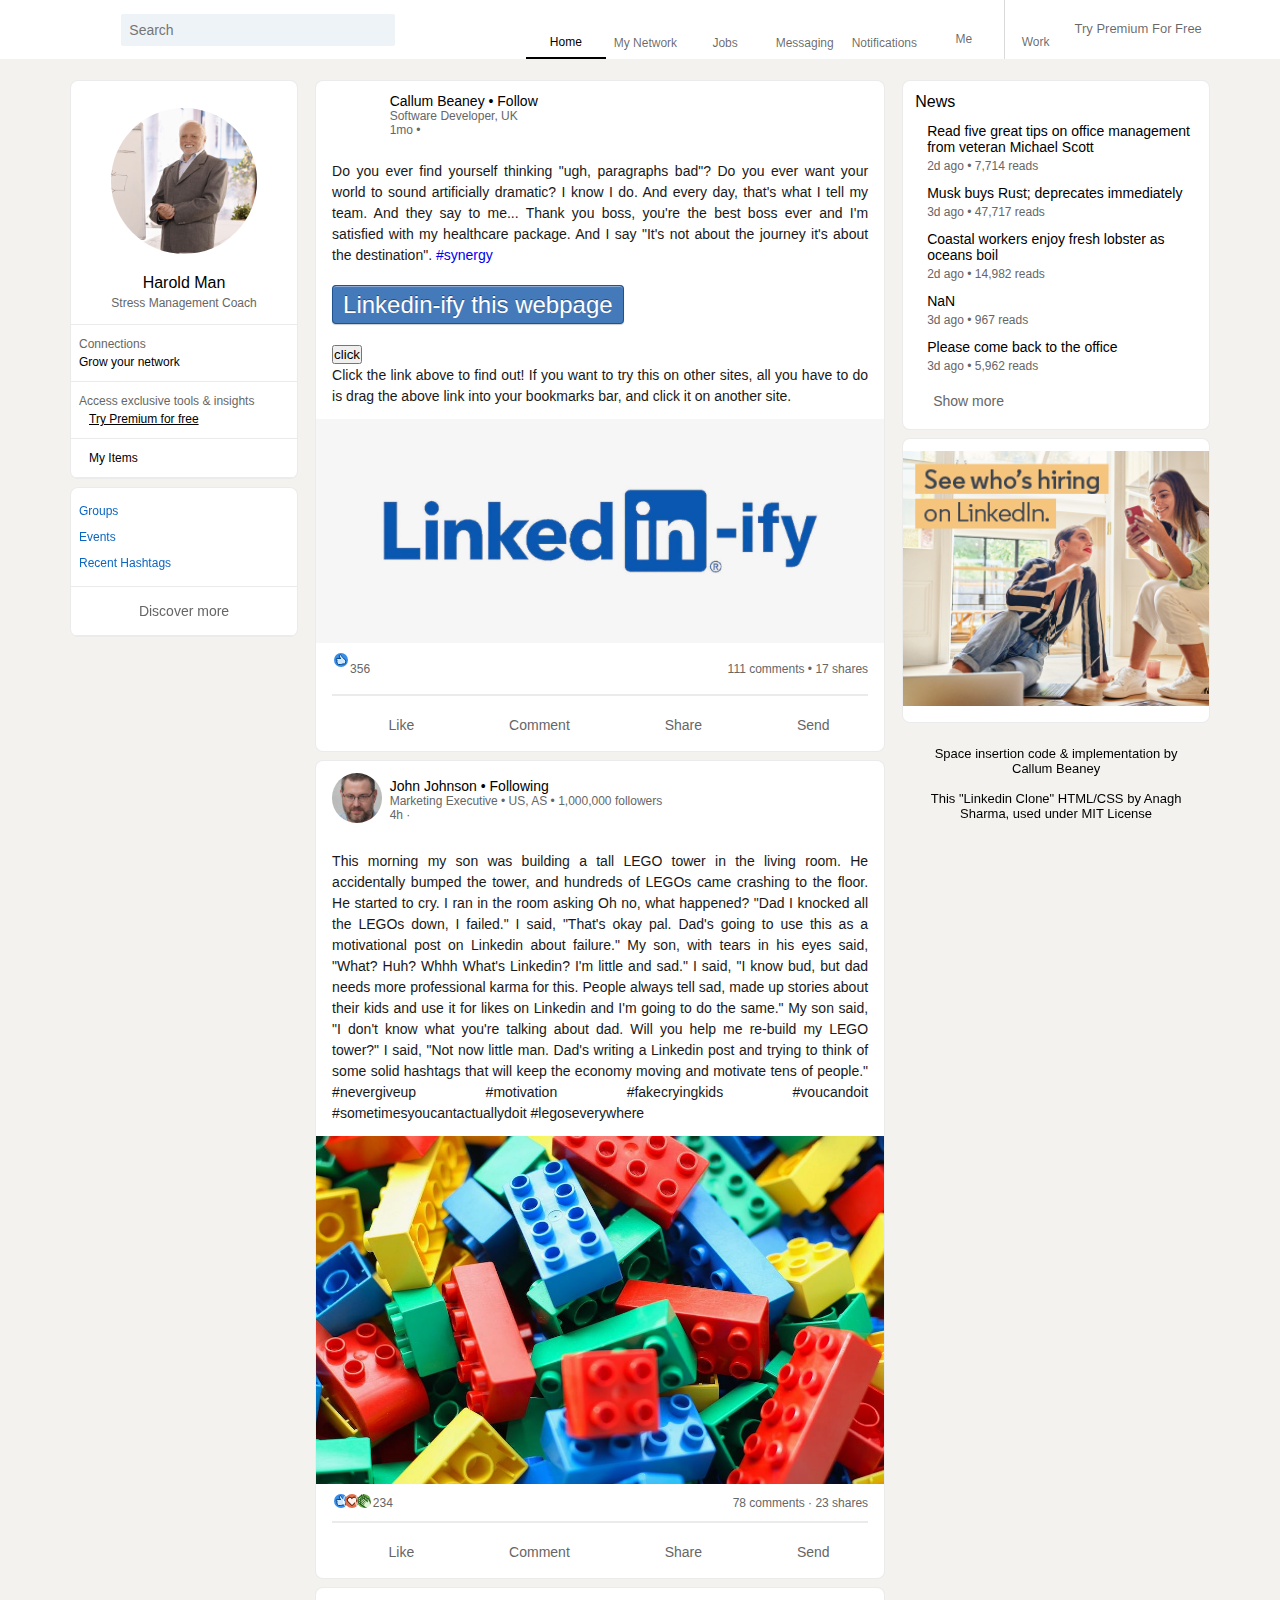
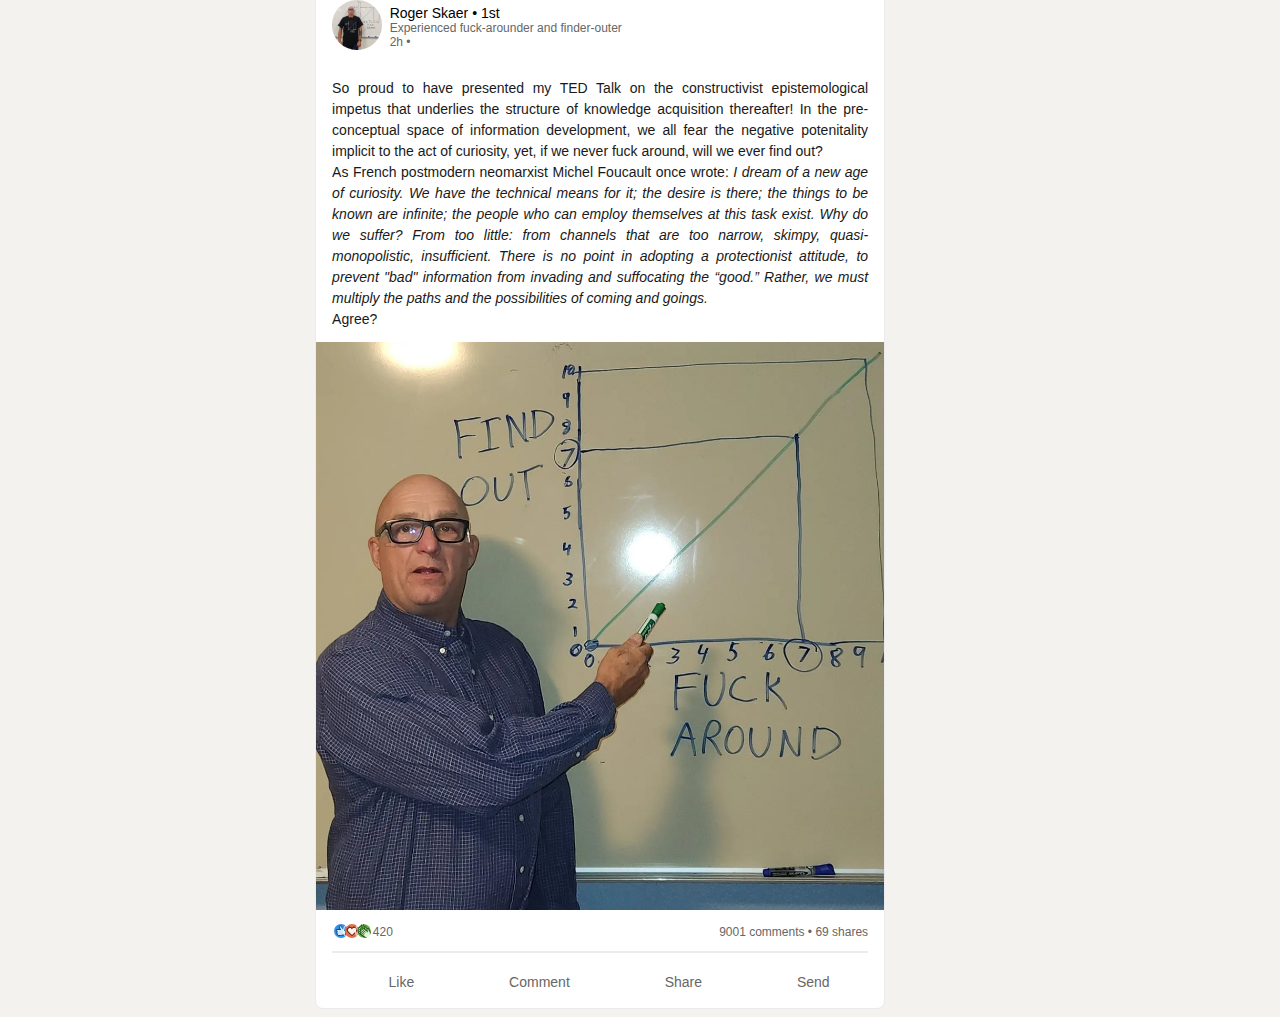
==== commit 5a144625: "changes to linkPush" ====
--- a/index.html
+++ b/index.html
@@ -263,12 +263,12 @@
                                     <br>
                                     <br>
                                         <div>
-                                            <a class="link_button" href="javascript:(function(){var d=document,s=d.createElement('script');s.crossOrigin='anonymous';s.src='https://unpkg.com/@mourner/bullshit@1.2.0/bullshit.js';d.body.appendChild(s);}())">Linkedin-ify this webpage</a>
+                                            <a class="link_button" href="javascript:(function(){var d=document,s=d.createElement('script');s.crossOrigin='anonymous';s.src='https://raw.githubusercontent.com/CallumBeaney/linkedinify/master/linkPush.js';d.body.appendChild(s);}())">Linkedin-ify this webpage</a>
                                         </div>
                                     <br>
                                     <button onclick="Linkedinify()">click</button>
                                     <br>
-                                    Click the link above to find out! If you want to try this on other sites, all you have to do is drag the above link into your bookmarks bar, and click it on another site.<br>Agree? 
+                                    Click the link above to find out! If you want to try this on other sites, all you have to do is drag the above link into your bookmarks bar, and click it on another site.<br>
                                 </p>
                             </div>
                             <div class="post-content row align-items-center">
@@ -441,7 +441,7 @@
                                 <p>
                                     So proud to have presented my TED Talk on the constructivist epistemological impetus that underlies the structure of knowledge acquisition thereafter!
                                     In the pre-conceptual space of information development, we all fear the negative potenitality implicit to the act of curiosity, yet, if we never fuck around, will we ever find out?<br>
-                                    As French postmodern neomarxist Michel Foucault once wrote: <em>I dream of a new age of curiosity. We have the technical means for it; the desire is there; the things to be known are infinite; the people who can employ themselves at this task exist. Why do we suffer? From too little: from channels that are too narrow, skimpy, quasi-monopolistic, insufficient. There is no point in adopting a protectionist attitude, to prevent "bad" information from invading and suffocating the “good.” Rather, we must multiply the paths and the possibilities of coming and goings.</em>
+                                    As French postmodern neomarxist Michel Foucault once wrote: <em>I dream of a new age of curiosity. We have the technical means for it; the desire is there; the things to be known are infinite; the people who can employ themselves at this task exist. Why do we suffer? From too little: from channels that are too narrow, skimpy, quasi-monopolistic, insufficient. There is no point in adopting a protectionist attitude, to prevent "bad" information from invading and suffocating the “good.” Rather, we must multiply the paths and the possibilities of coming and goings.</em><br> Agree?
                                 </p>
                             </div>
                             <div class="post-content row align-items-center">
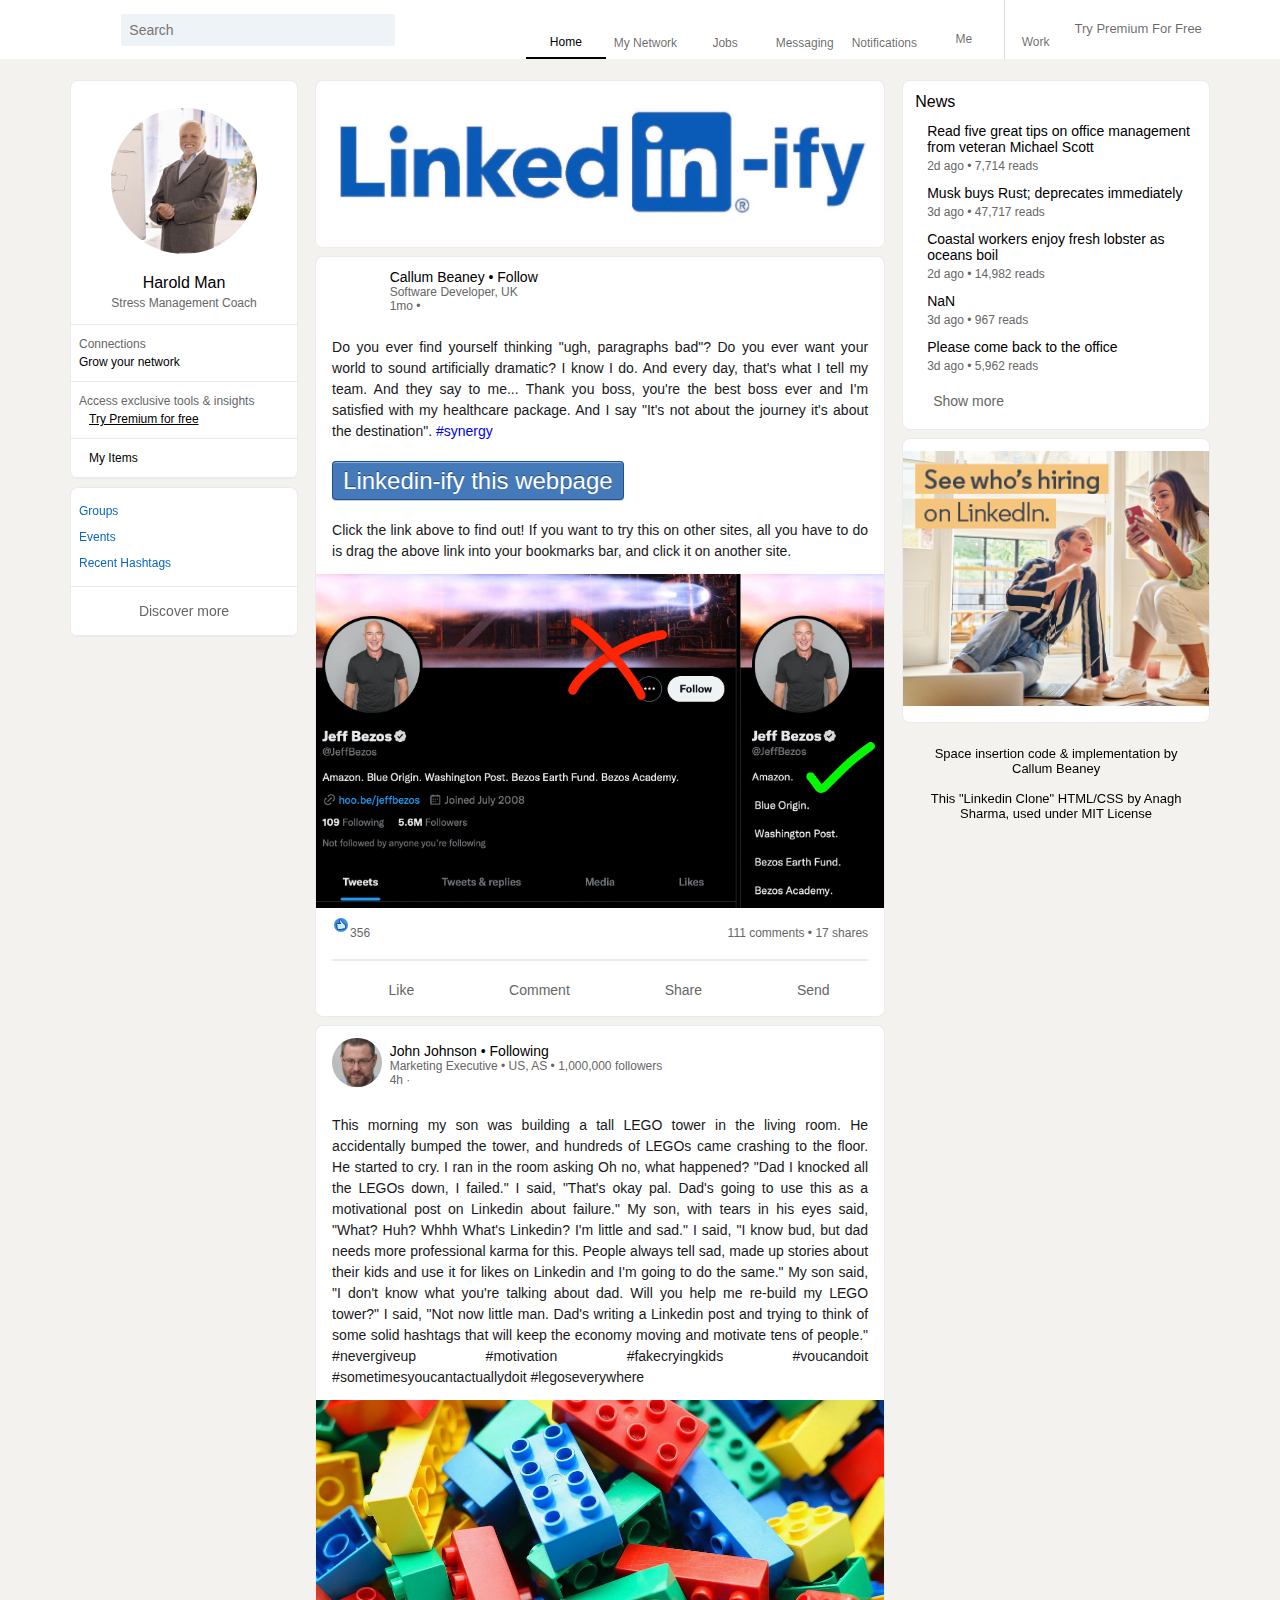
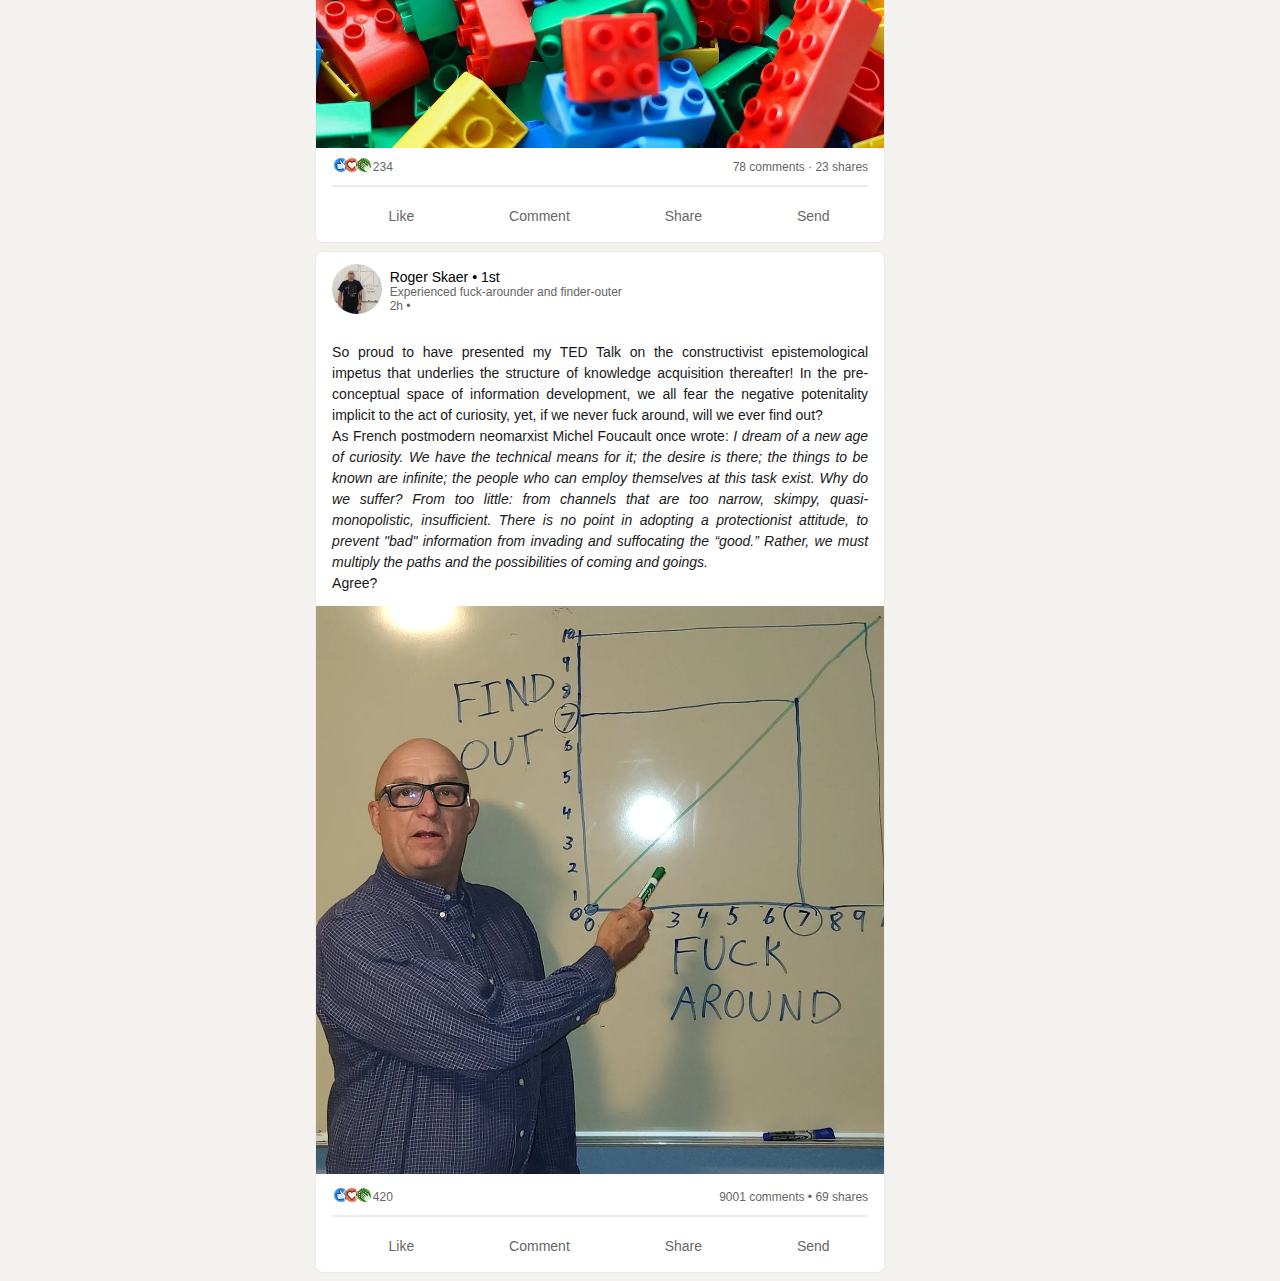
==== commit f4a33c27: "buggy Working Version" ====
--- a/index.html
+++ b/index.html
@@ -228,7 +228,14 @@
                                 <i class="fa-solid fa-caret-down"></i>
                             </button>
                         </div> -->
-
+                        <section class="post">
+                            <div class="post-content row align-items-center">
+                                <a class="row align-items-center" href="#">
+                                    <img src="./linkedin-clone-main/assets/images/header.jpeg" alt="">
+                                </a>
+                            </div>
+                        </section>
+                        
                         <section class="post">
                             <header class="post-header row justify-space-between align-items-center">
                                 <a class="post-by row align-items-center" href="#">
@@ -263,10 +270,14 @@
                                     <br>
                                     <br>
                                         <div>
-                                            <a class="link_button" href="javascript:(function(){var d=document,s=d.createElement('script');s.crossOrigin='anonymous';s.src='https://raw.githubusercontent.com/CallumBeaney/linkedinify/master/linkPush.js';d.body.appendChild(s);}())">Linkedin-ify this webpage</a>
-                                        </div>
-                                    <br>
-                                    <button onclick="Linkedinify()">click</button>
+                            
+                                            <!-- https://caiorss.github.io/bookmarklet-maker/ -->
+
+                                            <a class="link_button" href="javascript:(function()%7B%2F**%0A%20*%20findAndReplaceDOMText%20v%200.4.6%0A%20*%20%40author%20James%20Padolsey%20http%3A%2F%2Fjames.padolsey.com%0A%20*%20%40license%20http%3A%2F%2Funlicense.org%2FUNLICENSE%0A%20*%0A%20*%20Matches%20the%20text%20of%20a%20DOM%20node%20against%20a%20regular%20expression%0A%20*%20and%20replaces%20each%20match%20(or%20node-separated%20portions%20of%20the%20match)%0A%20*%20in%20the%20specified%20element.%0A%20*%2F%0A!function(e%2Ct)%7B%22object%22%3D%3Dtypeof%20module%26%26module.exports%3Fmodule.exports%3Dt()%3A%22function%22%3D%3Dtypeof%20define%26%26define.amd%3Fdefine(t)%3Ae.findAndReplaceDOMText%3Dt()%7D(this%2Cfunction%20e()%7Bvar%20t%3D%22first%22%2Cn%3Ddocument%2Cr%3D%7B%7D.hasOwnProperty%3Bfunction%20i()%7Breturn%20o.apply(null%2Carguments)%7C%7Ca.apply(null%2Carguments)%7Dfunction%20o(e%2Ct%2Cn%2Cr%2Co)%7Bif(t%26%26!t.nodeType%26%26arguments.length%3C%3D2)return!1%3Bvar%20d%2Cs%3D%22function%22%3D%3Dtypeof%20n%3Bs%26%26(n%3D(d%3Dn%2Cfunction(e%2Ct)%7Breturn%20d(e.text%2Ct.startIndex)%7D))%3Bvar%20p%3Da(t%2C%7Bfind%3Ae%2Cwrap%3As%3Fnull%3An%2Creplace%3As%3Fn%3A%22%24%22%2B(r%7C%7C%22%26%22)%2CprepMatch%3Afunction(e%2Ct)%7Bif(!e%5B0%5D)throw%22findAndReplaceDOMText%20cannot%20handle%20zero-length%20matches%22%3Bif(r%3E0)%7Bvar%20n%3De%5Br%5D%3Be.index%2B%3De%5B0%5D.indexOf(n)%2Ce%5B0%5D%3Dn%7Dreturn%20e.endIndex%3De.index%2Be%5B0%5D.length%2Ce.startIndex%3De.index%2Ce.index%3Dt%2Ce%7D%2CfilterElements%3Ao%7D)%3Breturn%20i.revert%3Dfunction()%7Breturn%20p.revert()%7D%2C!0%7Dfunction%20a(e%2Ct)%7Breturn%20new%20d(e%2Ct)%7Dfunction%20d(e%2Ct)%7Bvar%20n%3Dt.preset%26%26i.PRESETS%5Bt.preset%5D%3Bif(t.portionMode%3Dt.portionMode%7C%7C%22retain%22%2Cn)for(var%20o%20in%20n)r.call(n%2Co)%26%26!r.call(t%2Co)%26%26(t%5Bo%5D%3Dn%5Bo%5D)%3Bthis.node%3De%2Cthis.options%3Dt%2Cthis.prepMatch%3Dt.prepMatch%7C%7Cthis.prepMatch%2Cthis.reverts%3D%5B%5D%2Cthis.matches%3Dthis.search()%2Cthis.matches.length%26%26this.processMatches()%7Dreturn%20i.NON_PROSE_ELEMENTS%3D%7Bbr%3A1%2Chr%3A1%2Cscript%3A1%2Cstyle%3A1%2Cimg%3A1%2Cvideo%3A1%2Caudio%3A1%2Ccanvas%3A1%2Csvg%3A1%2Cmap%3A1%2Cobject%3A1%2Cinput%3A1%2Ctextarea%3A1%2Cselect%3A1%2Coption%3A1%2Coptgroup%3A1%2Cbutton%3A1%7D%2Ci.NON_CONTIGUOUS_PROSE_ELEMENTS%3D%7Baddress%3A1%2Carticle%3A1%2Caside%3A1%2Cblockquote%3A1%2Cdd%3A1%2Cdiv%3A1%2Cdl%3A1%2Cfieldset%3A1%2Cfigcaption%3A1%2Cfigure%3A1%2Cfooter%3A1%2Cform%3A1%2Ch1%3A1%2Ch2%3A1%2Ch3%3A1%2Ch4%3A1%2Ch5%3A1%2Ch6%3A1%2Cheader%3A1%2Chgroup%3A1%2Chr%3A1%2Cmain%3A1%2Cnav%3A1%2Cnoscript%3A1%2Col%3A1%2Coutput%3A1%2Cp%3A1%2Cpre%3A1%2Csection%3A1%2Cul%3A1%2Cbr%3A1%2Cli%3A1%2Csummary%3A1%2Cdt%3A1%2Cdetails%3A1%2Crp%3A1%2Crt%3A1%2Crtc%3A1%2Cscript%3A1%2Cstyle%3A1%2Cimg%3A1%2Cvideo%3A1%2Caudio%3A1%2Ccanvas%3A1%2Csvg%3A1%2Cmap%3A1%2Cobject%3A1%2Cinput%3A1%2Ctextarea%3A1%2Cselect%3A1%2Coption%3A1%2Coptgroup%3A1%2Cbutton%3A1%2Ctable%3A1%2Ctbody%3A1%2Cthead%3A1%2Cth%3A1%2Ctr%3A1%2Ctd%3A1%2Ccaption%3A1%2Ccol%3A1%2Ctfoot%3A1%2Ccolgroup%3A1%7D%2Ci.NON_INLINE_PROSE%3Dfunction(e)%7Breturn%20r.call(i.NON_CONTIGUOUS_PROSE_ELEMENTS%2Ce.nodeName.toLowerCase())%7D%2Ci.PRESETS%3D%7Bprose%3A%7BforceContext%3Ai.NON_INLINE_PROSE%2CfilterElements%3Afunction(e)%7Breturn!r.call(i.NON_PROSE_ELEMENTS%2Ce.nodeName.toLowerCase())%7D%7D%7D%2Ci.Finder%3Dd%2Cd.prototype%3D%7Bsearch%3Afunction()%7Bvar%20e%2Ct%2Cn%3D0%2Cr%3D0%2Ci%3Dthis.options.find%2Co%3Dthis.getAggregateText()%2Ca%3D%5B%5D%2Cd%3Dthis%3Breturn%20i%3D%22string%22%3D%3Dtypeof%20i%3FRegExp(String(t%3Di).replace(%2F(%5B.*%2B%3F%5E%3D!%3A%24%7B%7D()%7C%5B%5C%5D%5C%2F%5C%5C%5D)%2Fg%2C%22%5C%5C%241%22)%2C%22g%22)%3Ai%2Cfunction%20t(o)%7Bfor(var%20s%3D0%2Cp%3Do.length%3Bs%3Cp%3B%2B%2Bs)%7Bvar%20h%3Do%5Bs%5D%3Bif(%22string%22!%3Dtypeof%20h)%7Bt(h)%3Bcontinue%7Dif(i.global)for(%3Be%3Di.exec(h)%3B)a.push(d.prepMatch(e%2Cn%2B%2B%2Cr))%3Belse(e%3Dh.match(i))%26%26a.push(d.prepMatch(e%2C0%2Cr))%3Br%2B%3Dh.length%7D%7D(o)%2Ca%7D%2CprepMatch%3Afunction(e%2Ct%2Cn)%7Bif(!e%5B0%5D)throw%20Error(%22findAndReplaceDOMText%20cannot%20handle%20zero-length%20matches%22)%3Breturn%20e.endIndex%3Dn%2Be.index%2Be%5B0%5D.length%2Ce.startIndex%3Dn%2Be.index%2Ce.index%3Dt%2Ce%7D%2CgetAggregateText%3Afunction()%7Bvar%20e%3Dthis.options.filterElements%2Ct%3Dthis.options.forceContext%3Breturn%20function%20n(r)%7Bif(r.nodeType%3D%3D%3DNode.TEXT_NODE)return%5Br.data%5D%3Bif(e%26%26!e(r))return%5B%5D%3Bvar%20i%3D%5B%22%22%5D%2Co%3D0%3Bif(r%3Dr.firstChild)do%7Bif(r.nodeType%3D%3D%3DNode.TEXT_NODE)%7Bi%5Bo%5D%2B%3Dr.data%3Bcontinue%7Dvar%20a%3Dn(r)%3Bt%26%26r.nodeType%3D%3D%3DNode.ELEMENT_NODE%26%26(!0%3D%3D%3Dt%7C%7Ct(r))%3F(i%5B%2B%2Bo%5D%3Da%2Ci%5B%2B%2Bo%5D%3D%22%22)%3A(%22string%22%3D%3Dtypeof%20a%5B0%5D%26%26(i%5Bo%5D%2B%3Da.shift())%2Ca.length%26%26(i%5B%2B%2Bo%5D%3Da%2Ci%5B%2B%2Bo%5D%3D%22%22))%7Dwhile(r%3Dr.nextSibling)%3Breturn%20i%7D(this.node)%7D%2CprocessMatches%3Afunction()%7Bvar%20e%2Ct%2Cn%2Cr%3Dthis.matches%2Ci%3Dthis.node%2Co%3Dthis.options.filterElements%2Ca%3D%5B%5D%2Cd%3Di%2Cs%3Dr.shift()%2Cp%3D0%2Ch%3D0%2Cc%3D0%2Cl%3D%5Bi%5D%3Bout%3Afor(%3B%3B)%7Bif(d.nodeType%3D%3D%3DNode.TEXT_NODE%26%26(!t%26%26d.length%2Bp%3E%3Ds.endIndex%3Ft%3D%7Bnode%3Ad%2Cindex%3Ac%2B%2B%2Ctext%3Ad.data.substring(s.startIndex-p%2Cs.endIndex-p)%2CindexInMatch%3A0%3D%3D%3Dp%3F0%3Ap-s.startIndex%2CindexInNode%3As.startIndex-p%2CendIndexInNode%3As.endIndex-p%2CisEnd%3A!0%7D%3Ae%26%26a.push(%7Bnode%3Ad%2Cindex%3Ac%2B%2B%2Ctext%3Ad.data%2CindexInMatch%3Ap-s.startIndex%2CindexInNode%3A0%7D)%2C!e%26%26d.length%2Bp%3Es.startIndex%26%26(e%3D%7Bnode%3Ad%2Cindex%3Ac%2B%2B%2CindexInMatch%3A0%2CindexInNode%3As.startIndex-p%2CendIndexInNode%3As.endIndex-p%2Ctext%3Ad.data.substring(s.startIndex-p%2Cs.endIndex-p)%7D)%2Cp%2B%3Dd.data.length)%2Cn%3Dd.nodeType%3D%3D%3DNode.ELEMENT_NODE%26%26o%26%26!o(d)%2Ce%26%26t)%7Bif(d%3Dthis.replaceMatch(s%2Ce%2Ca%2Ct)%2Cp-%3Dt.node.data.length-t.endIndexInNode%2Ce%3Dnull%2Ct%3Dnull%2Ca%3D%5B%5D%2Cs%3Dr.shift()%2Cc%3D0%2Ch%2B%2B%2C!s)break%7Delse%20if(!n%26%26(d.firstChild%7C%7Cd.nextSibling))%7Bd.firstChild%3F(l.push(d)%2Cd%3Dd.firstChild)%3Ad%3Dd.nextSibling%3Bcontinue%7Dfor(%3B%3B)%7Bif(d.nextSibling)%7Bd%3Dd.nextSibling%3Bbreak%7Dif((d%3Dl.pop())%3D%3D%3Di)break%20out%7D%7D%7D%2Crevert%3Afunction()%7Bfor(var%20e%3Dthis.reverts.length%3Be--%3B)this.reverts%5Be%5D()%3Bthis.reverts%3D%5B%5D%7D%2CprepareReplacementString%3Afunction(e%2Cn%2Cr)%7Bvar%20i%3Dthis.options.portionMode%3Breturn%20i%3D%3D%3Dt%26%26n.indexInMatch%3E0%3F%22%22%3A(e%3De.replace(%2F%5C%24(%5Cd%2B%7C%26%7C%60%7C')%2Fg%2Cfunction(e%2Ct)%7Bvar%20n%3Bswitch(t)%7Bcase%22%26%22%3An%3Dr%5B0%5D%3Bbreak%3Bcase%22%60%22%3An%3Dr.input.substring(0%2Cr.startIndex)%3Bbreak%3Bcase%22'%22%3An%3Dr.input.substring(r.endIndex)%3Bbreak%3Bdefault%3An%3Dr%5B%2Bt%5D%7C%7C%22%22%7Dreturn%20n%7D)%2Ci%3D%3D%3Dt)%3Fe%3An.isEnd%3Fe.substring(n.indexInMatch)%3Ae.substring(n.indexInMatch%2Cn.indexInMatch%2Bn.text.length)%7D%2CgetPortionReplacementNode%3Afunction(e%2Ct)%7Bvar%20r%3Dthis.options.replace%7C%7C%22%24%26%22%2Ci%3Dthis.options.wrap%2Co%3Dthis.options.wrapClass%3Bif(i%26%26i.nodeType)%7Bvar%20a%3Dn.createElement(%22div%22)%3Ba.innerHTML%3Di.outerHTML%7C%7Cnew%20XMLSerializer().serializeToString(i)%2Ci%3Da.firstChild%7Dif(%22function%22%3D%3Dtypeof%20r)return(r%3Dr(e%2Ct))%26%26r.nodeType%3Fr%3An.createTextNode(String(r))%3Bvar%20d%3D%22string%22%3D%3Dtypeof%20i%3Fn.createElement(i)%3Ai%3Breturn(d%26%26o%26%26(d.className%3Do)%2C(r%3Dn.createTextNode(this.prepareReplacementString(r%2Ce%2Ct))).data%26%26d)%3F(d.appendChild(r)%2Cd)%3Ar%7D%2CreplaceMatch%3Afunction(e%2Ct%2Cr%2Ci)%7Bvar%20o%2Ca%2Cd%3Dt.node%2Cs%3Di.node%3Bif(d%3D%3D%3Ds)%7Bvar%20p%3Dd%3Bt.indexInNode%3E0%26%26(o%3Dn.createTextNode(p.data.substring(0%2Ct.indexInNode))%2Cp.parentNode.insertBefore(o%2Cp))%3Bvar%20h%3Dthis.getPortionReplacementNode(i%2Ce)%3Breturn%20p.parentNode.insertBefore(h%2Cp)%2Ci.endIndexInNode%3Cp.length%26%26(a%3Dn.createTextNode(p.data.substring(i.endIndexInNode))%2Cp.parentNode.insertBefore(a%2Cp))%2Cp.parentNode.removeChild(p)%2Cthis.reverts.push(function()%7Bo%3D%3D%3Dh.previousSibling%26%26o.parentNode.removeChild(o)%2Ca%3D%3D%3Dh.nextSibling%26%26a.parentNode.removeChild(a)%2Ch.parentNode.replaceChild(p%2Ch)%7D)%2Ch%7Do%3Dn.createTextNode(d.data.substring(0%2Ct.indexInNode))%2Ca%3Dn.createTextNode(s.data.substring(i.endIndexInNode))%3Bfor(var%20c%3Dthis.getPortionReplacementNode(t%2Ce)%2Cl%3D%5B%5D%2Cu%3D0%2Cf%3Dr.length%3Bu%3Cf%3B%2B%2Bu)%7Bvar%20_%3Dr%5Bu%5D%2Cx%3Dthis.getPortionReplacementNode(_%2Ce)%3B_.node.parentNode.replaceChild(x%2C_.node)%2Cthis.reverts.push(function(e%2Ct)%7Breturn%20function()%7Bt.parentNode.replaceChild(e.node%2Ct)%7D%7D(_%2Cx))%2Cl.push(x)%7Dvar%20N%3Dthis.getPortionReplacementNode(i%2Ce)%3Breturn%20d.parentNode.insertBefore(o%2Cd)%2Cd.parentNode.insertBefore(c%2Cd)%2Cd.parentNode.removeChild(d)%2Cs.parentNode.insertBefore(N%2Cs)%2Cs.parentNode.insertBefore(a%2Cs)%2Cs.parentNode.removeChild(s)%2Cthis.reverts.push(function()%7Bo.parentNode.removeChild(o)%2Cc.parentNode.replaceChild(d%2Cc)%2Ca.parentNode.removeChild(a)%2CN.parentNode.replaceChild(s%2CN)%7D)%2CN%7D%7D%2Ci%7D)%3B%0A%0A%0A%2F%2F%20Process%20page%20HTML%0Aconst%20reggie%20%3D%20new%20RegExp(%2F%5C!%7C%5C.%7C%5C%3F%2F%2C%20'g')%3B%0A%0Afunction%20makeDeeper(%7Btext%7D)%20%7B%0A%20%20%20%20const%20abbr%20%3D%20document.createElement('abbr')%3B%0A%20%20%20%20abbr.title%20%3D%20text%3B%0A%20%20%20%20abbr.innerHTML%20%3D%20text%20%2B%20%22%3Cbr%3E%3Cbr%3E%22%3B%0A%20%20%20%20return%20abbr%3B%20%20%20%20%0A%7D%0A%0A!function()%7B%0A%20%20%20%20%22use%20strict%22%3Bvar%20e%3D%22undefined%22!%3Dtypeof%20globalThis%3FglobalThis%3A%22undefined%22!%3Dtypeof%20window%3Fwindow%3A%22undefined%22!%3Dtypeof%20global%3Fglobal%3A%22undefined%22!%3Dtypeof%20self%3Fself%3A%7B%7D%3B%0A%20%0A%20%20%20%20%20%20%20%20findAndReplaceDOMText(document.body%2C%20%7B%0A%20%20%20%20%20%20%20%20%20%20%20%20find%3A%20%22...%22%2C%0A%20%20%20%20%20%20%20%20%20%20%20%20replace%3A%20%22%E2%80%A6%22%2C%0A%20%20%20%20%20%20%20%20%7D)%3B%0A%20%20%20%20%20%20%20%20findAndReplaceDOMText(document.body%2C%20%7B%0A%20%20%20%20%20%20%20%20%20%20%20%20find%3A%20reggie%2C%0A%20%20%20%20%20%20%20%20%20%20%20%20replace%3A%20makeDeeper%2C%0A%20%20%20%20%20%20%20%20%20%20%20%20preset%3A%20'prose'%0A%20%20%20%20%20%20%20%20%7D)%3B%0A%20%20%20%20%20%20%20%20%0A%20%20%20%20%7D()%3B%7D)()%3B
+                                            ">Linkedin-ify this webpage</a>
+                                        </div>
+                                    <!-- <br>
+                                    <button onclick="Linkedinify()">click</button> -->
                                     <br>
                                     Click the link above to find out! If you want to try this on other sites, all you have to do is drag the above link into your bookmarks bar, and click it on another site.<br>
                                 </p>
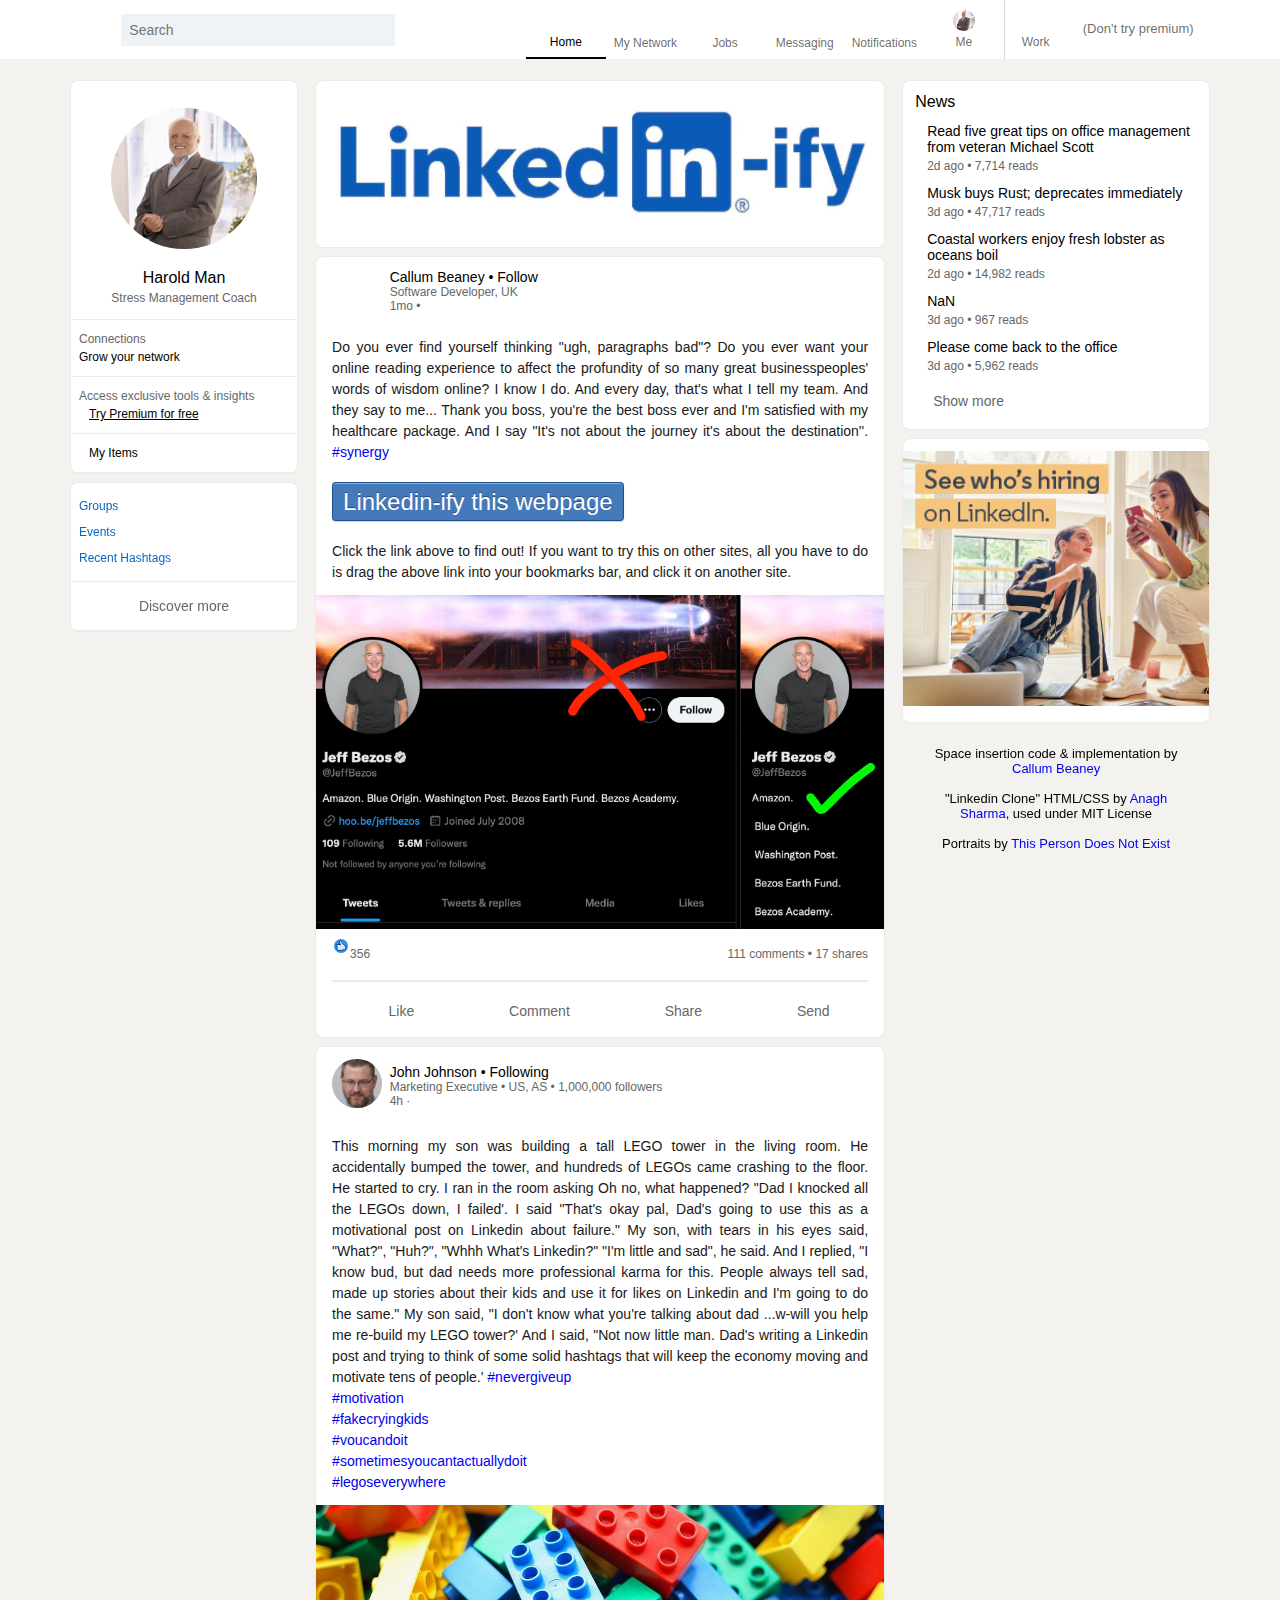
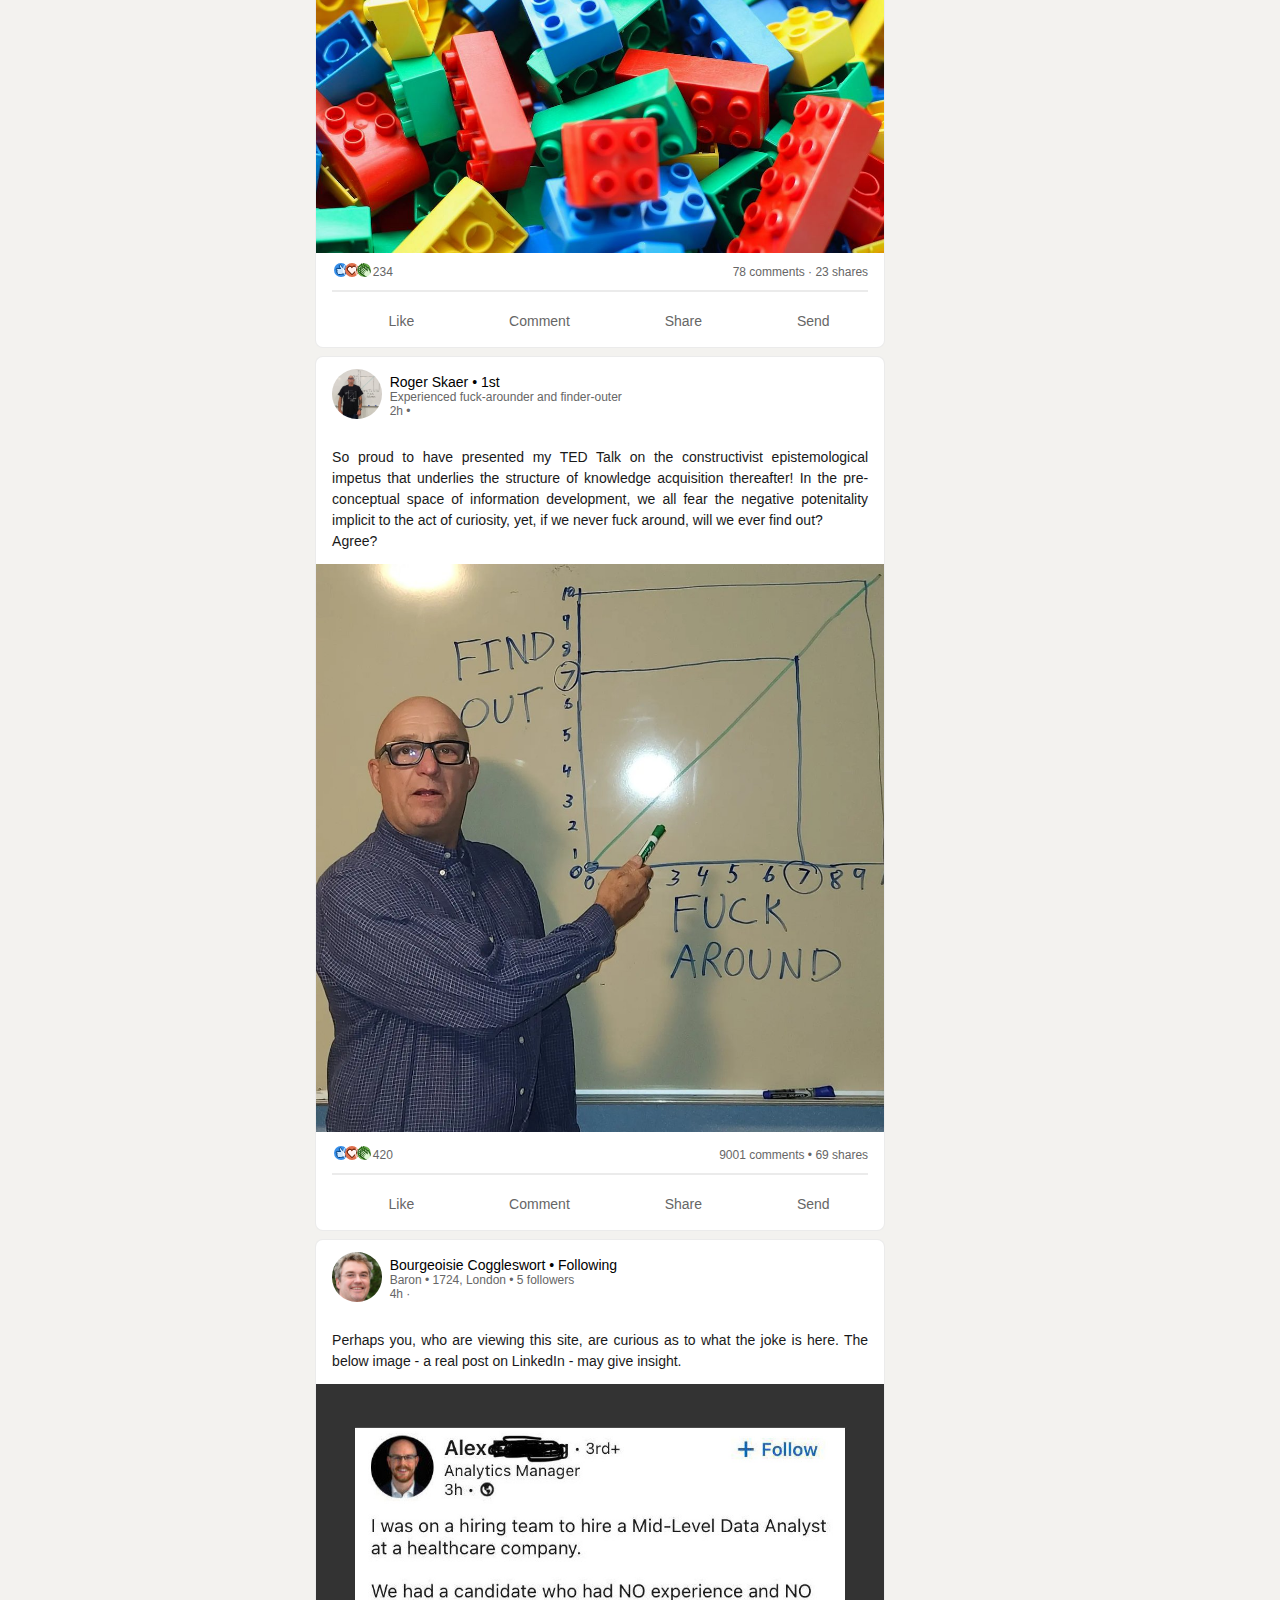
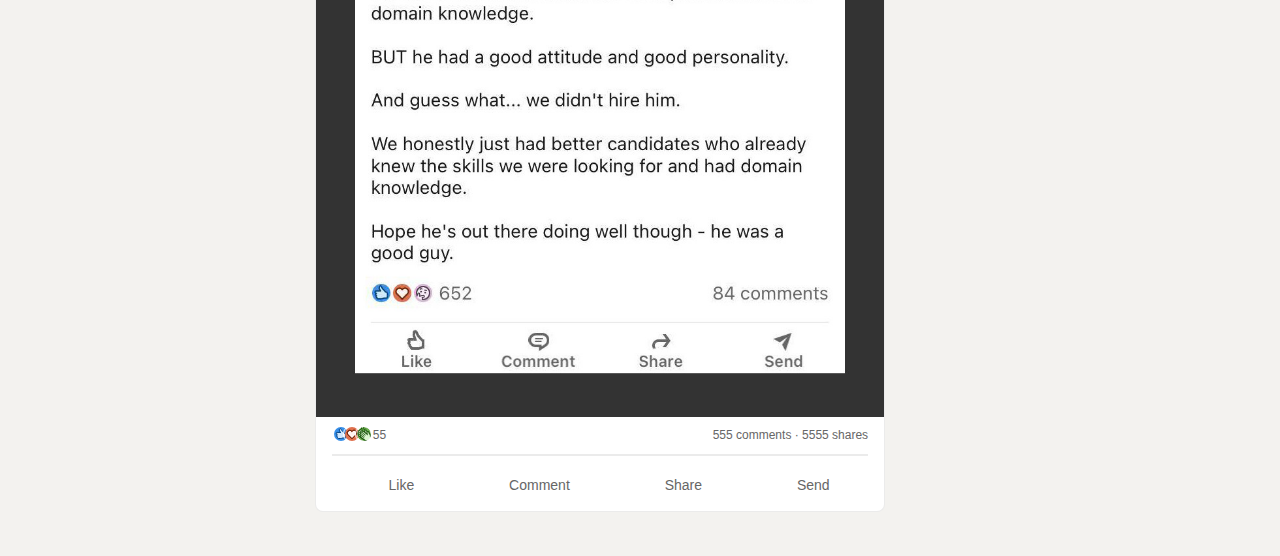
==== commit 3d4cff53: "regex update" ====
--- a/index.html
+++ b/index.html
@@ -83,7 +83,7 @@
                                     </li>
                                     <li>
                                         <a href="#">
-                                            <img src="https://media-exp1.licdn.com/dms/image/C5603AQEDG1MmW9rOag/profile-displayphoto-shrink_100_100/0/1594999238713?e=1669248000&v=beta&t=XnLU0969LIOIjIhFobO9aaBPjKmjRpacHVA7-0SIkU8" alt="">
+                                            <img src="./linkedin-clone-main/assets/images/prof.jpeg" alt="">
                                             <span>Me</span>
                                         </a>
                                     </li>
@@ -99,7 +99,7 @@
                                     </li>
                                     <li id="message">
                                         <a href="#">
-                                            <span>Try Premium For Free</span>
+                                            <span>(Don't try premium)</span>
                                         </a>
                                     </li>
                                 </ul>
@@ -263,17 +263,17 @@
                             <div class="post-desc">
                                 <p>
                                     Do you ever find yourself thinking "ugh, paragraphs bad"?
-                                    Do you ever want your world to sound artificially dramatic?
+                                    Do you ever want your online reading experience to affect the profundity of so many great businesspeoples' words of wisdom online?
                                     I know I do. And every day, that's what I tell my team.
                                     And they say to me... Thank you boss, you're the best boss ever and I'm satisfied with my healthcare package.
-                                    And I say "It's not about the journey it's about the destination". <a href="#">#synergy</a>
+                                    And I say "It's not about the journey it's about the destination''. <a href="#">#synergy</a>
                                     <br>
                                     <br>
                                         <div>
                             
                                             <!-- https://caiorss.github.io/bookmarklet-maker/ -->
 
-                                            <a class="link_button" href="javascript:(function()%7B%2F**%0A%20*%20findAndReplaceDOMText%20v%200.4.6%0A%20*%20%40author%20James%20Padolsey%20http%3A%2F%2Fjames.padolsey.com%0A%20*%20%40license%20http%3A%2F%2Funlicense.org%2FUNLICENSE%0A%20*%0A%20*%20Matches%20the%20text%20of%20a%20DOM%20node%20against%20a%20regular%20expression%0A%20*%20and%20replaces%20each%20match%20(or%20node-separated%20portions%20of%20the%20match)%0A%20*%20in%20the%20specified%20element.%0A%20*%2F%0A!function(e%2Ct)%7B%22object%22%3D%3Dtypeof%20module%26%26module.exports%3Fmodule.exports%3Dt()%3A%22function%22%3D%3Dtypeof%20define%26%26define.amd%3Fdefine(t)%3Ae.findAndReplaceDOMText%3Dt()%7D(this%2Cfunction%20e()%7Bvar%20t%3D%22first%22%2Cn%3Ddocument%2Cr%3D%7B%7D.hasOwnProperty%3Bfunction%20i()%7Breturn%20o.apply(null%2Carguments)%7C%7Ca.apply(null%2Carguments)%7Dfunction%20o(e%2Ct%2Cn%2Cr%2Co)%7Bif(t%26%26!t.nodeType%26%26arguments.length%3C%3D2)return!1%3Bvar%20d%2Cs%3D%22function%22%3D%3Dtypeof%20n%3Bs%26%26(n%3D(d%3Dn%2Cfunction(e%2Ct)%7Breturn%20d(e.text%2Ct.startIndex)%7D))%3Bvar%20p%3Da(t%2C%7Bfind%3Ae%2Cwrap%3As%3Fnull%3An%2Creplace%3As%3Fn%3A%22%24%22%2B(r%7C%7C%22%26%22)%2CprepMatch%3Afunction(e%2Ct)%7Bif(!e%5B0%5D)throw%22findAndReplaceDOMText%20cannot%20handle%20zero-length%20matches%22%3Bif(r%3E0)%7Bvar%20n%3De%5Br%5D%3Be.index%2B%3De%5B0%5D.indexOf(n)%2Ce%5B0%5D%3Dn%7Dreturn%20e.endIndex%3De.index%2Be%5B0%5D.length%2Ce.startIndex%3De.index%2Ce.index%3Dt%2Ce%7D%2CfilterElements%3Ao%7D)%3Breturn%20i.revert%3Dfunction()%7Breturn%20p.revert()%7D%2C!0%7Dfunction%20a(e%2Ct)%7Breturn%20new%20d(e%2Ct)%7Dfunction%20d(e%2Ct)%7Bvar%20n%3Dt.preset%26%26i.PRESETS%5Bt.preset%5D%3Bif(t.portionMode%3Dt.portionMode%7C%7C%22retain%22%2Cn)for(var%20o%20in%20n)r.call(n%2Co)%26%26!r.call(t%2Co)%26%26(t%5Bo%5D%3Dn%5Bo%5D)%3Bthis.node%3De%2Cthis.options%3Dt%2Cthis.prepMatch%3Dt.prepMatch%7C%7Cthis.prepMatch%2Cthis.reverts%3D%5B%5D%2Cthis.matches%3Dthis.search()%2Cthis.matches.length%26%26this.processMatches()%7Dreturn%20i.NON_PROSE_ELEMENTS%3D%7Bbr%3A1%2Chr%3A1%2Cscript%3A1%2Cstyle%3A1%2Cimg%3A1%2Cvideo%3A1%2Caudio%3A1%2Ccanvas%3A1%2Csvg%3A1%2Cmap%3A1%2Cobject%3A1%2Cinput%3A1%2Ctextarea%3A1%2Cselect%3A1%2Coption%3A1%2Coptgroup%3A1%2Cbutton%3A1%7D%2Ci.NON_CONTIGUOUS_PROSE_ELEMENTS%3D%7Baddress%3A1%2Carticle%3A1%2Caside%3A1%2Cblockquote%3A1%2Cdd%3A1%2Cdiv%3A1%2Cdl%3A1%2Cfieldset%3A1%2Cfigcaption%3A1%2Cfigure%3A1%2Cfooter%3A1%2Cform%3A1%2Ch1%3A1%2Ch2%3A1%2Ch3%3A1%2Ch4%3A1%2Ch5%3A1%2Ch6%3A1%2Cheader%3A1%2Chgroup%3A1%2Chr%3A1%2Cmain%3A1%2Cnav%3A1%2Cnoscript%3A1%2Col%3A1%2Coutput%3A1%2Cp%3A1%2Cpre%3A1%2Csection%3A1%2Cul%3A1%2Cbr%3A1%2Cli%3A1%2Csummary%3A1%2Cdt%3A1%2Cdetails%3A1%2Crp%3A1%2Crt%3A1%2Crtc%3A1%2Cscript%3A1%2Cstyle%3A1%2Cimg%3A1%2Cvideo%3A1%2Caudio%3A1%2Ccanvas%3A1%2Csvg%3A1%2Cmap%3A1%2Cobject%3A1%2Cinput%3A1%2Ctextarea%3A1%2Cselect%3A1%2Coption%3A1%2Coptgroup%3A1%2Cbutton%3A1%2Ctable%3A1%2Ctbody%3A1%2Cthead%3A1%2Cth%3A1%2Ctr%3A1%2Ctd%3A1%2Ccaption%3A1%2Ccol%3A1%2Ctfoot%3A1%2Ccolgroup%3A1%7D%2Ci.NON_INLINE_PROSE%3Dfunction(e)%7Breturn%20r.call(i.NON_CONTIGUOUS_PROSE_ELEMENTS%2Ce.nodeName.toLowerCase())%7D%2Ci.PRESETS%3D%7Bprose%3A%7BforceContext%3Ai.NON_INLINE_PROSE%2CfilterElements%3Afunction(e)%7Breturn!r.call(i.NON_PROSE_ELEMENTS%2Ce.nodeName.toLowerCase())%7D%7D%7D%2Ci.Finder%3Dd%2Cd.prototype%3D%7Bsearch%3Afunction()%7Bvar%20e%2Ct%2Cn%3D0%2Cr%3D0%2Ci%3Dthis.options.find%2Co%3Dthis.getAggregateText()%2Ca%3D%5B%5D%2Cd%3Dthis%3Breturn%20i%3D%22string%22%3D%3Dtypeof%20i%3FRegExp(String(t%3Di).replace(%2F(%5B.*%2B%3F%5E%3D!%3A%24%7B%7D()%7C%5B%5C%5D%5C%2F%5C%5C%5D)%2Fg%2C%22%5C%5C%241%22)%2C%22g%22)%3Ai%2Cfunction%20t(o)%7Bfor(var%20s%3D0%2Cp%3Do.length%3Bs%3Cp%3B%2B%2Bs)%7Bvar%20h%3Do%5Bs%5D%3Bif(%22string%22!%3Dtypeof%20h)%7Bt(h)%3Bcontinue%7Dif(i.global)for(%3Be%3Di.exec(h)%3B)a.push(d.prepMatch(e%2Cn%2B%2B%2Cr))%3Belse(e%3Dh.match(i))%26%26a.push(d.prepMatch(e%2C0%2Cr))%3Br%2B%3Dh.length%7D%7D(o)%2Ca%7D%2CprepMatch%3Afunction(e%2Ct%2Cn)%7Bif(!e%5B0%5D)throw%20Error(%22findAndReplaceDOMText%20cannot%20handle%20zero-length%20matches%22)%3Breturn%20e.endIndex%3Dn%2Be.index%2Be%5B0%5D.length%2Ce.startIndex%3Dn%2Be.index%2Ce.index%3Dt%2Ce%7D%2CgetAggregateText%3Afunction()%7Bvar%20e%3Dthis.options.filterElements%2Ct%3Dthis.options.forceContext%3Breturn%20function%20n(r)%7Bif(r.nodeType%3D%3D%3DNode.TEXT_NODE)return%5Br.data%5D%3Bif(e%26%26!e(r))return%5B%5D%3Bvar%20i%3D%5B%22%22%5D%2Co%3D0%3Bif(r%3Dr.firstChild)do%7Bif(r.nodeType%3D%3D%3DNode.TEXT_NODE)%7Bi%5Bo%5D%2B%3Dr.data%3Bcontinue%7Dvar%20a%3Dn(r)%3Bt%26%26r.nodeType%3D%3D%3DNode.ELEMENT_NODE%26%26(!0%3D%3D%3Dt%7C%7Ct(r))%3F(i%5B%2B%2Bo%5D%3Da%2Ci%5B%2B%2Bo%5D%3D%22%22)%3A(%22string%22%3D%3Dtypeof%20a%5B0%5D%26%26(i%5Bo%5D%2B%3Da.shift())%2Ca.length%26%26(i%5B%2B%2Bo%5D%3Da%2Ci%5B%2B%2Bo%5D%3D%22%22))%7Dwhile(r%3Dr.nextSibling)%3Breturn%20i%7D(this.node)%7D%2CprocessMatches%3Afunction()%7Bvar%20e%2Ct%2Cn%2Cr%3Dthis.matches%2Ci%3Dthis.node%2Co%3Dthis.options.filterElements%2Ca%3D%5B%5D%2Cd%3Di%2Cs%3Dr.shift()%2Cp%3D0%2Ch%3D0%2Cc%3D0%2Cl%3D%5Bi%5D%3Bout%3Afor(%3B%3B)%7Bif(d.nodeType%3D%3D%3DNode.TEXT_NODE%26%26(!t%26%26d.length%2Bp%3E%3Ds.endIndex%3Ft%3D%7Bnode%3Ad%2Cindex%3Ac%2B%2B%2Ctext%3Ad.data.substring(s.startIndex-p%2Cs.endIndex-p)%2CindexInMatch%3A0%3D%3D%3Dp%3F0%3Ap-s.startIndex%2CindexInNode%3As.startIndex-p%2CendIndexInNode%3As.endIndex-p%2CisEnd%3A!0%7D%3Ae%26%26a.push(%7Bnode%3Ad%2Cindex%3Ac%2B%2B%2Ctext%3Ad.data%2CindexInMatch%3Ap-s.startIndex%2CindexInNode%3A0%7D)%2C!e%26%26d.length%2Bp%3Es.startIndex%26%26(e%3D%7Bnode%3Ad%2Cindex%3Ac%2B%2B%2CindexInMatch%3A0%2CindexInNode%3As.startIndex-p%2CendIndexInNode%3As.endIndex-p%2Ctext%3Ad.data.substring(s.startIndex-p%2Cs.endIndex-p)%7D)%2Cp%2B%3Dd.data.length)%2Cn%3Dd.nodeType%3D%3D%3DNode.ELEMENT_NODE%26%26o%26%26!o(d)%2Ce%26%26t)%7Bif(d%3Dthis.replaceMatch(s%2Ce%2Ca%2Ct)%2Cp-%3Dt.node.data.length-t.endIndexInNode%2Ce%3Dnull%2Ct%3Dnull%2Ca%3D%5B%5D%2Cs%3Dr.shift()%2Cc%3D0%2Ch%2B%2B%2C!s)break%7Delse%20if(!n%26%26(d.firstChild%7C%7Cd.nextSibling))%7Bd.firstChild%3F(l.push(d)%2Cd%3Dd.firstChild)%3Ad%3Dd.nextSibling%3Bcontinue%7Dfor(%3B%3B)%7Bif(d.nextSibling)%7Bd%3Dd.nextSibling%3Bbreak%7Dif((d%3Dl.pop())%3D%3D%3Di)break%20out%7D%7D%7D%2Crevert%3Afunction()%7Bfor(var%20e%3Dthis.reverts.length%3Be--%3B)this.reverts%5Be%5D()%3Bthis.reverts%3D%5B%5D%7D%2CprepareReplacementString%3Afunction(e%2Cn%2Cr)%7Bvar%20i%3Dthis.options.portionMode%3Breturn%20i%3D%3D%3Dt%26%26n.indexInMatch%3E0%3F%22%22%3A(e%3De.replace(%2F%5C%24(%5Cd%2B%7C%26%7C%60%7C')%2Fg%2Cfunction(e%2Ct)%7Bvar%20n%3Bswitch(t)%7Bcase%22%26%22%3An%3Dr%5B0%5D%3Bbreak%3Bcase%22%60%22%3An%3Dr.input.substring(0%2Cr.startIndex)%3Bbreak%3Bcase%22'%22%3An%3Dr.input.substring(r.endIndex)%3Bbreak%3Bdefault%3An%3Dr%5B%2Bt%5D%7C%7C%22%22%7Dreturn%20n%7D)%2Ci%3D%3D%3Dt)%3Fe%3An.isEnd%3Fe.substring(n.indexInMatch)%3Ae.substring(n.indexInMatch%2Cn.indexInMatch%2Bn.text.length)%7D%2CgetPortionReplacementNode%3Afunction(e%2Ct)%7Bvar%20r%3Dthis.options.replace%7C%7C%22%24%26%22%2Ci%3Dthis.options.wrap%2Co%3Dthis.options.wrapClass%3Bif(i%26%26i.nodeType)%7Bvar%20a%3Dn.createElement(%22div%22)%3Ba.innerHTML%3Di.outerHTML%7C%7Cnew%20XMLSerializer().serializeToString(i)%2Ci%3Da.firstChild%7Dif(%22function%22%3D%3Dtypeof%20r)return(r%3Dr(e%2Ct))%26%26r.nodeType%3Fr%3An.createTextNode(String(r))%3Bvar%20d%3D%22string%22%3D%3Dtypeof%20i%3Fn.createElement(i)%3Ai%3Breturn(d%26%26o%26%26(d.className%3Do)%2C(r%3Dn.createTextNode(this.prepareReplacementString(r%2Ce%2Ct))).data%26%26d)%3F(d.appendChild(r)%2Cd)%3Ar%7D%2CreplaceMatch%3Afunction(e%2Ct%2Cr%2Ci)%7Bvar%20o%2Ca%2Cd%3Dt.node%2Cs%3Di.node%3Bif(d%3D%3D%3Ds)%7Bvar%20p%3Dd%3Bt.indexInNode%3E0%26%26(o%3Dn.createTextNode(p.data.substring(0%2Ct.indexInNode))%2Cp.parentNode.insertBefore(o%2Cp))%3Bvar%20h%3Dthis.getPortionReplacementNode(i%2Ce)%3Breturn%20p.parentNode.insertBefore(h%2Cp)%2Ci.endIndexInNode%3Cp.length%26%26(a%3Dn.createTextNode(p.data.substring(i.endIndexInNode))%2Cp.parentNode.insertBefore(a%2Cp))%2Cp.parentNode.removeChild(p)%2Cthis.reverts.push(function()%7Bo%3D%3D%3Dh.previousSibling%26%26o.parentNode.removeChild(o)%2Ca%3D%3D%3Dh.nextSibling%26%26a.parentNode.removeChild(a)%2Ch.parentNode.replaceChild(p%2Ch)%7D)%2Ch%7Do%3Dn.createTextNode(d.data.substring(0%2Ct.indexInNode))%2Ca%3Dn.createTextNode(s.data.substring(i.endIndexInNode))%3Bfor(var%20c%3Dthis.getPortionReplacementNode(t%2Ce)%2Cl%3D%5B%5D%2Cu%3D0%2Cf%3Dr.length%3Bu%3Cf%3B%2B%2Bu)%7Bvar%20_%3Dr%5Bu%5D%2Cx%3Dthis.getPortionReplacementNode(_%2Ce)%3B_.node.parentNode.replaceChild(x%2C_.node)%2Cthis.reverts.push(function(e%2Ct)%7Breturn%20function()%7Bt.parentNode.replaceChild(e.node%2Ct)%7D%7D(_%2Cx))%2Cl.push(x)%7Dvar%20N%3Dthis.getPortionReplacementNode(i%2Ce)%3Breturn%20d.parentNode.insertBefore(o%2Cd)%2Cd.parentNode.insertBefore(c%2Cd)%2Cd.parentNode.removeChild(d)%2Cs.parentNode.insertBefore(N%2Cs)%2Cs.parentNode.insertBefore(a%2Cs)%2Cs.parentNode.removeChild(s)%2Cthis.reverts.push(function()%7Bo.parentNode.removeChild(o)%2Cc.parentNode.replaceChild(d%2Cc)%2Ca.parentNode.removeChild(a)%2CN.parentNode.replaceChild(s%2CN)%7D)%2CN%7D%7D%2Ci%7D)%3B%0A%0A%0A%2F%2F%20Process%20page%20HTML%0Aconst%20reggie%20%3D%20new%20RegExp(%2F%5C!%7C%5C.%7C%5C%3F%2F%2C%20'g')%3B%0A%0Afunction%20makeDeeper(%7Btext%7D)%20%7B%0A%20%20%20%20const%20abbr%20%3D%20document.createElement('abbr')%3B%0A%20%20%20%20abbr.title%20%3D%20text%3B%0A%20%20%20%20abbr.innerHTML%20%3D%20text%20%2B%20%22%3Cbr%3E%3Cbr%3E%22%3B%0A%20%20%20%20return%20abbr%3B%20%20%20%20%0A%7D%0A%0A!function()%7B%0A%20%20%20%20%22use%20strict%22%3Bvar%20e%3D%22undefined%22!%3Dtypeof%20globalThis%3FglobalThis%3A%22undefined%22!%3Dtypeof%20window%3Fwindow%3A%22undefined%22!%3Dtypeof%20global%3Fglobal%3A%22undefined%22!%3Dtypeof%20self%3Fself%3A%7B%7D%3B%0A%20%0A%20%20%20%20%20%20%20%20findAndReplaceDOMText(document.body%2C%20%7B%0A%20%20%20%20%20%20%20%20%20%20%20%20find%3A%20%22...%22%2C%0A%20%20%20%20%20%20%20%20%20%20%20%20replace%3A%20%22%E2%80%A6%22%2C%0A%20%20%20%20%20%20%20%20%7D)%3B%0A%20%20%20%20%20%20%20%20findAndReplaceDOMText(document.body%2C%20%7B%0A%20%20%20%20%20%20%20%20%20%20%20%20find%3A%20reggie%2C%0A%20%20%20%20%20%20%20%20%20%20%20%20replace%3A%20makeDeeper%2C%0A%20%20%20%20%20%20%20%20%20%20%20%20preset%3A%20'prose'%0A%20%20%20%20%20%20%20%20%7D)%3B%0A%20%20%20%20%20%20%20%20%0A%20%20%20%20%7D()%3B%7D)()%3B
+                                            <a class="link_button" href="javascript:(function()%7B%2F**%0A%20*%20findAndReplaceDOMText%20v%200.4.6%0A%20*%20%40author%20James%20Padolsey%20http%3A%2F%2Fjames.padolsey.com%0A%20*%20%40license%20http%3A%2F%2Funlicense.org%2FUNLICENSE%0A%20*%0A%20*%20Matches%20the%20text%20of%20a%20DOM%20node%20against%20a%20regular%20expression%0A%20*%20and%20replaces%20each%20match%20(or%20node-separated%20portions%20of%20the%20match)%0A%20*%20in%20the%20specified%20element.%0A%20*%2F%0A!function(e%2Ct)%7B%22object%22%3D%3Dtypeof%20module%26%26module.exports%3Fmodule.exports%3Dt()%3A%22function%22%3D%3Dtypeof%20define%26%26define.amd%3Fdefine(t)%3Ae.findAndReplaceDOMText%3Dt()%7D(this%2Cfunction%20e()%7Bvar%20t%3D%22first%22%2Cn%3Ddocument%2Cr%3D%7B%7D.hasOwnProperty%3Bfunction%20i()%7Breturn%20o.apply(null%2Carguments)%7C%7Ca.apply(null%2Carguments)%7Dfunction%20o(e%2Ct%2Cn%2Cr%2Co)%7Bif(t%26%26!t.nodeType%26%26arguments.length%3C%3D2)return!1%3Bvar%20d%2Cs%3D%22function%22%3D%3Dtypeof%20n%3Bs%26%26(n%3D(d%3Dn%2Cfunction(e%2Ct)%7Breturn%20d(e.text%2Ct.startIndex)%7D))%3Bvar%20p%3Da(t%2C%7Bfind%3Ae%2Cwrap%3As%3Fnull%3An%2Creplace%3As%3Fn%3A%22%24%22%2B(r%7C%7C%22%26%22)%2CprepMatch%3Afunction(e%2Ct)%7Bif(!e%5B0%5D)throw%22findAndReplaceDOMText%20cannot%20handle%20zero-length%20matches%22%3Bif(r%3E0)%7Bvar%20n%3De%5Br%5D%3Be.index%2B%3De%5B0%5D.indexOf(n)%2Ce%5B0%5D%3Dn%7Dreturn%20e.endIndex%3De.index%2Be%5B0%5D.length%2Ce.startIndex%3De.index%2Ce.index%3Dt%2Ce%7D%2CfilterElements%3Ao%7D)%3Breturn%20i.revert%3Dfunction()%7Breturn%20p.revert()%7D%2C!0%7Dfunction%20a(e%2Ct)%7Breturn%20new%20d(e%2Ct)%7Dfunction%20d(e%2Ct)%7Bvar%20n%3Dt.preset%26%26i.PRESETS%5Bt.preset%5D%3Bif(t.portionMode%3Dt.portionMode%7C%7C%22retain%22%2Cn)for(var%20o%20in%20n)r.call(n%2Co)%26%26!r.call(t%2Co)%26%26(t%5Bo%5D%3Dn%5Bo%5D)%3Bthis.node%3De%2Cthis.options%3Dt%2Cthis.prepMatch%3Dt.prepMatch%7C%7Cthis.prepMatch%2Cthis.reverts%3D%5B%5D%2Cthis.matches%3Dthis.search()%2Cthis.matches.length%26%26this.processMatches()%7Dreturn%20i.NON_PROSE_ELEMENTS%3D%7Bbr%3A1%2Chr%3A1%2Cscript%3A1%2Cstyle%3A1%2Cimg%3A1%2Cvideo%3A1%2Caudio%3A1%2Ccanvas%3A1%2Csvg%3A1%2Cmap%3A1%2Cobject%3A1%2Cinput%3A1%2Ctextarea%3A1%2Cselect%3A1%2Coption%3A1%2Coptgroup%3A1%2Cbutton%3A1%7D%2Ci.NON_CONTIGUOUS_PROSE_ELEMENTS%3D%7Baddress%3A1%2Carticle%3A1%2Caside%3A1%2Cblockquote%3A1%2Cdd%3A1%2Cdiv%3A1%2Cdl%3A1%2Cfieldset%3A1%2Cfigcaption%3A1%2Cfigure%3A1%2Cfooter%3A1%2Cform%3A1%2Ch1%3A1%2Ch2%3A1%2Ch3%3A1%2Ch4%3A1%2Ch5%3A1%2Ch6%3A1%2Cheader%3A1%2Chgroup%3A1%2Chr%3A1%2Cmain%3A1%2Cnav%3A1%2Cnoscript%3A1%2Col%3A1%2Coutput%3A1%2Cp%3A1%2Cpre%3A1%2Csection%3A1%2Cul%3A1%2Cbr%3A1%2Cli%3A1%2Csummary%3A1%2Cdt%3A1%2Cdetails%3A1%2Crp%3A1%2Crt%3A1%2Crtc%3A1%2Cscript%3A1%2Cstyle%3A1%2Cimg%3A1%2Cvideo%3A1%2Caudio%3A1%2Ccanvas%3A1%2Csvg%3A1%2Cmap%3A1%2Cobject%3A1%2Cinput%3A1%2Ctextarea%3A1%2Cselect%3A1%2Coption%3A1%2Coptgroup%3A1%2Cbutton%3A1%2Ctable%3A1%2Ctbody%3A1%2Cthead%3A1%2Cth%3A1%2Ctr%3A1%2Ctd%3A1%2Ccaption%3A1%2Ccol%3A1%2Ctfoot%3A1%2Ccolgroup%3A1%7D%2Ci.NON_INLINE_PROSE%3Dfunction(e)%7Breturn%20r.call(i.NON_CONTIGUOUS_PROSE_ELEMENTS%2Ce.nodeName.toLowerCase())%7D%2Ci.PRESETS%3D%7Bprose%3A%7BforceContext%3Ai.NON_INLINE_PROSE%2CfilterElements%3Afunction(e)%7Breturn!r.call(i.NON_PROSE_ELEMENTS%2Ce.nodeName.toLowerCase())%7D%7D%7D%2Ci.Finder%3Dd%2Cd.prototype%3D%7Bsearch%3Afunction()%7Bvar%20e%2Ct%2Cn%3D0%2Cr%3D0%2Ci%3Dthis.options.find%2Co%3Dthis.getAggregateText()%2Ca%3D%5B%5D%2Cd%3Dthis%3Breturn%20i%3D%22string%22%3D%3Dtypeof%20i%3FRegExp(String(t%3Di).replace(%2F(%5B.*%2B%3F%5E%3D!%3A%24%7B%7D()%7C%5B%5C%5D%5C%2F%5C%5C%5D)%2Fg%2C%22%5C%5C%241%22)%2C%22g%22)%3Ai%2Cfunction%20t(o)%7Bfor(var%20s%3D0%2Cp%3Do.length%3Bs%3Cp%3B%2B%2Bs)%7Bvar%20h%3Do%5Bs%5D%3Bif(%22string%22!%3Dtypeof%20h)%7Bt(h)%3Bcontinue%7Dif(i.global)for(%3Be%3Di.exec(h)%3B)a.push(d.prepMatch(e%2Cn%2B%2B%2Cr))%3Belse(e%3Dh.match(i))%26%26a.push(d.prepMatch(e%2C0%2Cr))%3Br%2B%3Dh.length%7D%7D(o)%2Ca%7D%2CprepMatch%3Afunction(e%2Ct%2Cn)%7Bif(!e%5B0%5D)throw%20Error(%22findAndReplaceDOMText%20cannot%20handle%20zero-length%20matches%22)%3Breturn%20e.endIndex%3Dn%2Be.index%2Be%5B0%5D.length%2Ce.startIndex%3Dn%2Be.index%2Ce.index%3Dt%2Ce%7D%2CgetAggregateText%3Afunction()%7Bvar%20e%3Dthis.options.filterElements%2Ct%3Dthis.options.forceContext%3Breturn%20function%20n(r)%7Bif(r.nodeType%3D%3D%3DNode.TEXT_NODE)return%5Br.data%5D%3Bif(e%26%26!e(r))return%5B%5D%3Bvar%20i%3D%5B%22%22%5D%2Co%3D0%3Bif(r%3Dr.firstChild)do%7Bif(r.nodeType%3D%3D%3DNode.TEXT_NODE)%7Bi%5Bo%5D%2B%3Dr.data%3Bcontinue%7Dvar%20a%3Dn(r)%3Bt%26%26r.nodeType%3D%3D%3DNode.ELEMENT_NODE%26%26(!0%3D%3D%3Dt%7C%7Ct(r))%3F(i%5B%2B%2Bo%5D%3Da%2Ci%5B%2B%2Bo%5D%3D%22%22)%3A(%22string%22%3D%3Dtypeof%20a%5B0%5D%26%26(i%5Bo%5D%2B%3Da.shift())%2Ca.length%26%26(i%5B%2B%2Bo%5D%3Da%2Ci%5B%2B%2Bo%5D%3D%22%22))%7Dwhile(r%3Dr.nextSibling)%3Breturn%20i%7D(this.node)%7D%2CprocessMatches%3Afunction()%7Bvar%20e%2Ct%2Cn%2Cr%3Dthis.matches%2Ci%3Dthis.node%2Co%3Dthis.options.filterElements%2Ca%3D%5B%5D%2Cd%3Di%2Cs%3Dr.shift()%2Cp%3D0%2Ch%3D0%2Cc%3D0%2Cl%3D%5Bi%5D%3Bout%3Afor(%3B%3B)%7Bif(d.nodeType%3D%3D%3DNode.TEXT_NODE%26%26(!t%26%26d.length%2Bp%3E%3Ds.endIndex%3Ft%3D%7Bnode%3Ad%2Cindex%3Ac%2B%2B%2Ctext%3Ad.data.substring(s.startIndex-p%2Cs.endIndex-p)%2CindexInMatch%3A0%3D%3D%3Dp%3F0%3Ap-s.startIndex%2CindexInNode%3As.startIndex-p%2CendIndexInNode%3As.endIndex-p%2CisEnd%3A!0%7D%3Ae%26%26a.push(%7Bnode%3Ad%2Cindex%3Ac%2B%2B%2Ctext%3Ad.data%2CindexInMatch%3Ap-s.startIndex%2CindexInNode%3A0%7D)%2C!e%26%26d.length%2Bp%3Es.startIndex%26%26(e%3D%7Bnode%3Ad%2Cindex%3Ac%2B%2B%2CindexInMatch%3A0%2CindexInNode%3As.startIndex-p%2CendIndexInNode%3As.endIndex-p%2Ctext%3Ad.data.substring(s.startIndex-p%2Cs.endIndex-p)%7D)%2Cp%2B%3Dd.data.length)%2Cn%3Dd.nodeType%3D%3D%3DNode.ELEMENT_NODE%26%26o%26%26!o(d)%2Ce%26%26t)%7Bif(d%3Dthis.replaceMatch(s%2Ce%2Ca%2Ct)%2Cp-%3Dt.node.data.length-t.endIndexInNode%2Ce%3Dnull%2Ct%3Dnull%2Ca%3D%5B%5D%2Cs%3Dr.shift()%2Cc%3D0%2Ch%2B%2B%2C!s)break%7Delse%20if(!n%26%26(d.firstChild%7C%7Cd.nextSibling))%7Bd.firstChild%3F(l.push(d)%2Cd%3Dd.firstChild)%3Ad%3Dd.nextSibling%3Bcontinue%7Dfor(%3B%3B)%7Bif(d.nextSibling)%7Bd%3Dd.nextSibling%3Bbreak%7Dif((d%3Dl.pop())%3D%3D%3Di)break%20out%7D%7D%7D%2Crevert%3Afunction()%7Bfor(var%20e%3Dthis.reverts.length%3Be--%3B)this.reverts%5Be%5D()%3Bthis.reverts%3D%5B%5D%7D%2CprepareReplacementString%3Afunction(e%2Cn%2Cr)%7Bvar%20i%3Dthis.options.portionMode%3Breturn%20i%3D%3D%3Dt%26%26n.indexInMatch%3E0%3F%22%22%3A(e%3De.replace(%2F%5C%24(%5Cd%2B%7C%26%7C%60%7C')%2Fg%2Cfunction(e%2Ct)%7Bvar%20n%3Bswitch(t)%7Bcase%22%26%22%3An%3Dr%5B0%5D%3Bbreak%3Bcase%22%60%22%3An%3Dr.input.substring(0%2Cr.startIndex)%3Bbreak%3Bcase%22'%22%3An%3Dr.input.substring(r.endIndex)%3Bbreak%3Bdefault%3An%3Dr%5B%2Bt%5D%7C%7C%22%22%7Dreturn%20n%7D)%2Ci%3D%3D%3Dt)%3Fe%3An.isEnd%3Fe.substring(n.indexInMatch)%3Ae.substring(n.indexInMatch%2Cn.indexInMatch%2Bn.text.length)%7D%2CgetPortionReplacementNode%3Afunction(e%2Ct)%7Bvar%20r%3Dthis.options.replace%7C%7C%22%24%26%22%2Ci%3Dthis.options.wrap%2Co%3Dthis.options.wrapClass%3Bif(i%26%26i.nodeType)%7Bvar%20a%3Dn.createElement(%22div%22)%3Ba.innerHTML%3Di.outerHTML%7C%7Cnew%20XMLSerializer().serializeToString(i)%2Ci%3Da.firstChild%7Dif(%22function%22%3D%3Dtypeof%20r)return(r%3Dr(e%2Ct))%26%26r.nodeType%3Fr%3An.createTextNode(String(r))%3Bvar%20d%3D%22string%22%3D%3Dtypeof%20i%3Fn.createElement(i)%3Ai%3Breturn(d%26%26o%26%26(d.className%3Do)%2C(r%3Dn.createTextNode(this.prepareReplacementString(r%2Ce%2Ct))).data%26%26d)%3F(d.appendChild(r)%2Cd)%3Ar%7D%2CreplaceMatch%3Afunction(e%2Ct%2Cr%2Ci)%7Bvar%20o%2Ca%2Cd%3Dt.node%2Cs%3Di.node%3Bif(d%3D%3D%3Ds)%7Bvar%20p%3Dd%3Bt.indexInNode%3E0%26%26(o%3Dn.createTextNode(p.data.substring(0%2Ct.indexInNode))%2Cp.parentNode.insertBefore(o%2Cp))%3Bvar%20h%3Dthis.getPortionReplacementNode(i%2Ce)%3Breturn%20p.parentNode.insertBefore(h%2Cp)%2Ci.endIndexInNode%3Cp.length%26%26(a%3Dn.createTextNode(p.data.substring(i.endIndexInNode))%2Cp.parentNode.insertBefore(a%2Cp))%2Cp.parentNode.removeChild(p)%2Cthis.reverts.push(function()%7Bo%3D%3D%3Dh.previousSibling%26%26o.parentNode.removeChild(o)%2Ca%3D%3D%3Dh.nextSibling%26%26a.parentNode.removeChild(a)%2Ch.parentNode.replaceChild(p%2Ch)%7D)%2Ch%7Do%3Dn.createTextNode(d.data.substring(0%2Ct.indexInNode))%2Ca%3Dn.createTextNode(s.data.substring(i.endIndexInNode))%3Bfor(var%20c%3Dthis.getPortionReplacementNode(t%2Ce)%2Cl%3D%5B%5D%2Cu%3D0%2Cf%3Dr.length%3Bu%3Cf%3B%2B%2Bu)%7Bvar%20_%3Dr%5Bu%5D%2Cx%3Dthis.getPortionReplacementNode(_%2Ce)%3B_.node.parentNode.replaceChild(x%2C_.node)%2Cthis.reverts.push(function(e%2Ct)%7Breturn%20function()%7Bt.parentNode.replaceChild(e.node%2Ct)%7D%7D(_%2Cx))%2Cl.push(x)%7Dvar%20N%3Dthis.getPortionReplacementNode(i%2Ce)%3Breturn%20d.parentNode.insertBefore(o%2Cd)%2Cd.parentNode.insertBefore(c%2Cd)%2Cd.parentNode.removeChild(d)%2Cs.parentNode.insertBefore(N%2Cs)%2Cs.parentNode.insertBefore(a%2Cs)%2Cs.parentNode.removeChild(s)%2Cthis.reverts.push(function()%7Bo.parentNode.removeChild(o)%2Cc.parentNode.replaceChild(d%2Cc)%2Ca.parentNode.removeChild(a)%2CN.parentNode.replaceChild(s%2CN)%7D)%2CN%7D%7D%2Ci%7D)%3B%0A%0A%0A%2F%2F%20Process%20page%20HTML%0Aconst%20reggie%20%3D%20new%20RegExp(%2F%5C!%5B%5E%5C%22%5D%7C%5C.%5B%5E%5C%22%5D%7C%5C%3F%5B%5E%5C%22%5D%2F%2C%20'g')%3B%0A%0Afunction%20makeDeeper(%7Btext%7D)%20%7B%0A%20%20%20%20const%20abbr%20%3D%20document.createElement('abbr')%3B%0A%20%20%20%20abbr.title%20%3D%20text%3B%0A%20%20%20%20abbr.innerHTML%20%3D%20text%20%2B%20%22%3Cbr%3E%3Cbr%3E%22%3B%0A%20%20%20%20return%20abbr%3B%20%20%20%20%0A%7D%0A%0A!function()%7B%0A%20%20%20%20%22use%20strict%22%3Bvar%20e%3D%22undefined%22!%3Dtypeof%20globalThis%3FglobalThis%3A%22undefined%22!%3Dtypeof%20window%3Fwindow%3A%22undefined%22!%3Dtypeof%20global%3Fglobal%3A%22undefined%22!%3Dtypeof%20self%3Fself%3A%7B%7D%3B%0A%20%0A%20%20%20%20%20%20%20%20findAndReplaceDOMText(document.body%2C%20%7B%0A%20%20%20%20%20%20%20%20%20%20%20%20find%3A%20%22...%22%2C%0A%20%20%20%20%20%20%20%20%20%20%20%20replace%3A%20%22%E2%80%A6%22%2C%0A%20%20%20%20%20%20%20%20%7D)%3B%0A%20%20%20%20%20%20%20%20findAndReplaceDOMText(document.body%2C%20%7B%0A%20%20%20%20%20%20%20%20%20%20%20%20find%3A%20reggie%2C%0A%20%20%20%20%20%20%20%20%20%20%20%20replace%3A%20makeDeeper%2C%0A%20%20%20%20%20%20%20%20%20%20%20%20preset%3A%20'prose'%0A%20%20%20%20%20%20%20%20%7D)%3B%0A%20%20%20%20%20%20%20%20%0A%20%20%20%20%7D()%3B%7D)()%3B
                                             ">Linkedin-ify this webpage</a>
                                         </div>
                                     <!-- <br>
@@ -363,12 +363,17 @@
                                 <p>
                                     This morning my son was building a tall LEGO tower in the living room.
                                     He accidentally bumped the tower, and hundreds of LEGOs came crashing to the floor. 
-                                    He started to cry. I ran in the room asking Oh no, what happened? "Dad I knocked all the LEGOs down, I failed." I said, "That's okay pal. 
-                                    Dad's going to use this as a motivational post on Linkedin about failure." My son, with tears in his eyes said, "What? Huh? Whhh What's Linkedin? 
-                                    I'm little and sad." I said, "I know bud, but dad needs more professional karma for this. People always tell sad, made up stories about their kids and use it for likes on Linkedin and I'm going to do the same." 
-                                    My son said, "I don't know what you're talking about dad. Will you help me re-build my LEGO tower?" I said, "Not now little man. 
-                                    Dad's writing a Linkedin post and trying to think of some solid hashtags that will keep the economy moving and motivate tens of people."
-                                     #nevergiveup #motivation #fakecryingkids #voucandoit #sometimesyoucantactuallydoit #legoseverywhere
+                                    He started to cry. I ran in the room asking Oh no, what happened? "Dad I knocked all the LEGOs down, I failed'. I said "That's okay pal, 
+                                    Dad's going to use this as a motivational post on Linkedin about failure." My son, with tears in his eyes said, "What?", "Huh?", "Whhh What's Linkedin?" 
+                                    "I'm little and sad", he said. And I replied, "I know bud, but dad needs more professional karma for this. People always tell sad, made up stories about their kids and use it for likes on Linkedin and I'm going to do the same." 
+                                    My son said, "I don't know what you're talking about dad ...w-will you help me re-build my LEGO tower?' And I said, "Not now little man. 
+                                    Dad's writing a Linkedin post and trying to think of some solid hashtags that will keep the economy moving and motivate tens of people.'
+                                    <a href="#">#nevergiveup</a><br> 
+                                    <a href="#">#motivation</a> <br>
+                                    <a href="#">#fakecryingkids</a> <br>
+                                    <a href="#">#voucandoit</a><br>
+                                    <a href="#">#sometimesyoucantactuallydoit</a><br>
+                                    <a href="#">#legoseverywhere</a>
                                 </p>
                             </div>
                             <div class="post-content row align-items-center">
@@ -450,9 +455,9 @@
                             </header>
                             <div class="post-desc">
                                 <p>
-                                    So proud to have presented my TED Talk on the constructivist epistemological impetus that underlies the structure of knowledge acquisition thereafter!
-                                    In the pre-conceptual space of information development, we all fear the negative potenitality implicit to the act of curiosity, yet, if we never fuck around, will we ever find out?<br>
-                                    As French postmodern neomarxist Michel Foucault once wrote: <em>I dream of a new age of curiosity. We have the technical means for it; the desire is there; the things to be known are infinite; the people who can employ themselves at this task exist. Why do we suffer? From too little: from channels that are too narrow, skimpy, quasi-monopolistic, insufficient. There is no point in adopting a protectionist attitude, to prevent "bad" information from invading and suffocating the “good.” Rather, we must multiply the paths and the possibilities of coming and goings.</em><br> Agree?
+                                    So proud to have presented my TED Talk on the constructivist epistemological impetus that underlies the structure of knowledge acquisition thereafter! 
+                                    In the pre-conceptual space of information development, we all fear the negative potenitality implicit to the act of curiosity, yet, if we never fuck around, will we ever find out? <br>
+                                    Agree?
                                 </p>
                             </div>
                             <div class="post-content row align-items-center">
@@ -506,6 +511,91 @@
                             </div>
                         </section>  
 
+
+                        <section class="post">
+                            <header class="post-header row justify-space-between">
+                                <div class="post-by">
+                                    <a class="post-by-id row align-items-center" href="#">
+                                        <div class="post-by-logo">
+                                            <img src="./linkedin-clone-main/assets/images/post_4_logo.jpeg" alt="">
+                                        </div>
+                                        <div class="post-by-about">
+                                            <span class="post-by-about-name">
+                                                <span class="name">Bourgeoisie Coggleswort •</span>
+                                                <span class="name-conn">Following</span>
+                                            </span>
+                                            <span class="post-by-about-desc">
+                                                Baron • 1724, London • 5 followers
+                                            </span>
+                                            <span class="post-by-about-info">
+                                                4h ·
+                                                <i class="fa-solid fa-earth-americas"></i>
+                                            </span>
+                                        </div>
+                                    </a>
+                                </div>
+                                <div class="post-options">
+                                    <a href="#"><i class="fa-solid fa-ellipsis"></i></a>
+                                </div>
+                            </header>
+                            <div class="post-desc">
+                                <p>
+                                    Perhaps you, who are viewing this site, are curious as to what the joke is here. The below image - a real post on LinkedIn - may give insight.
+                                </p>
+                            </div>
+                            <div class="post-content row align-items-center">
+                                <a class="row align-items-center" href="#">
+                                    <img src="./linkedin-clone-main/assets/images/post_4_img.jpeg" alt="">
+                                </a>
+                            </div>
+                            <div class="post-details row align-items-center justify-space-between">
+                                <div class="post-reactions row align-items-center justify-space-between">
+                                    <a href="#">
+                                        <img src="./linkedin-clone-main/assets/images/post-reactions_1.svg" alt="">
+                                        <img class="move-image-left" src="./linkedin-clone-main/assets/images/post-reactions_2.svg" alt="">
+                                        <img class="move-image-left" src="./linkedin-clone-main/assets/images/post-reactions_3.svg" alt="">
+                                    </a>
+                                    <span>55</span>
+                                </div>
+                                <div class="post-comments">
+                                    <a href="#">
+                                        555 comments · 
+                                    </a>
+                                    <a href="#">
+                                        5555 shares
+                                    </a>
+                                </div>
+                            </div>
+                            <div class="post-actions row justify-space-around align-items-center">
+                                <div class="list-post-option">
+                                    <a href="#">
+                                        <i class="fa-regular fa-thumbs-up"></i>
+                                        <span>Like</span>
+                                    </a>
+                                </div>
+                                <div class="list-post-option">
+                                    <a href="#">
+                                        <i class="fa-regular fa-comment-dots"></i>
+                                        <span>Comment</span>
+                                    </a>
+                                </div>
+                                <div class="list-post-option">
+                                    <a href="#">
+                                        <i class="fa-regular fa-share-from-square"></i>
+                                        <span>Share</span>
+                                    </a>
+                                </div>
+                                <div class="list-post-option">
+                                    <a href="#">
+                                        <i class="fa-solid fa-paper-plane"></i>
+                                        <span>Send</span>
+                                    </a>
+                                </div>
+                            </div>
+                        </section>
+
+
+                        <br><br>
                         
                     </main>
 
@@ -609,8 +699,8 @@
                             <img class="w-100" src="./linkedin-clone-main/assets/images/ad.png" alt="">
                         </div>
                         <div class="sidebar-2-footer">
-                            <p style="text-align:center; font-size:13px;"><br>Space insertion code & implementation by Callum Beaney<br><br>
-                            This "Linkedin Clone" HTML/CSS by Anagh Sharma, used under MIT License</p>
+                            <p style="text-align:center; font-size:13px;"><br>Space insertion code & implementation by <a href="https://github.com/CallumBeaney">Callum Beaney</a><br><br>
+                            "Linkedin Clone" HTML/CSS by <a href="https://github.com/Anagh-Sharma">Anagh Sharma</a>, used under MIT License<br><br>Portraits by <a href="https://thispersondoesnotexist.com">This Person Does Not Exist</a></p>
 
                             <!-- <div class="row-options row justify-space-center">
                                 <div>About</div>
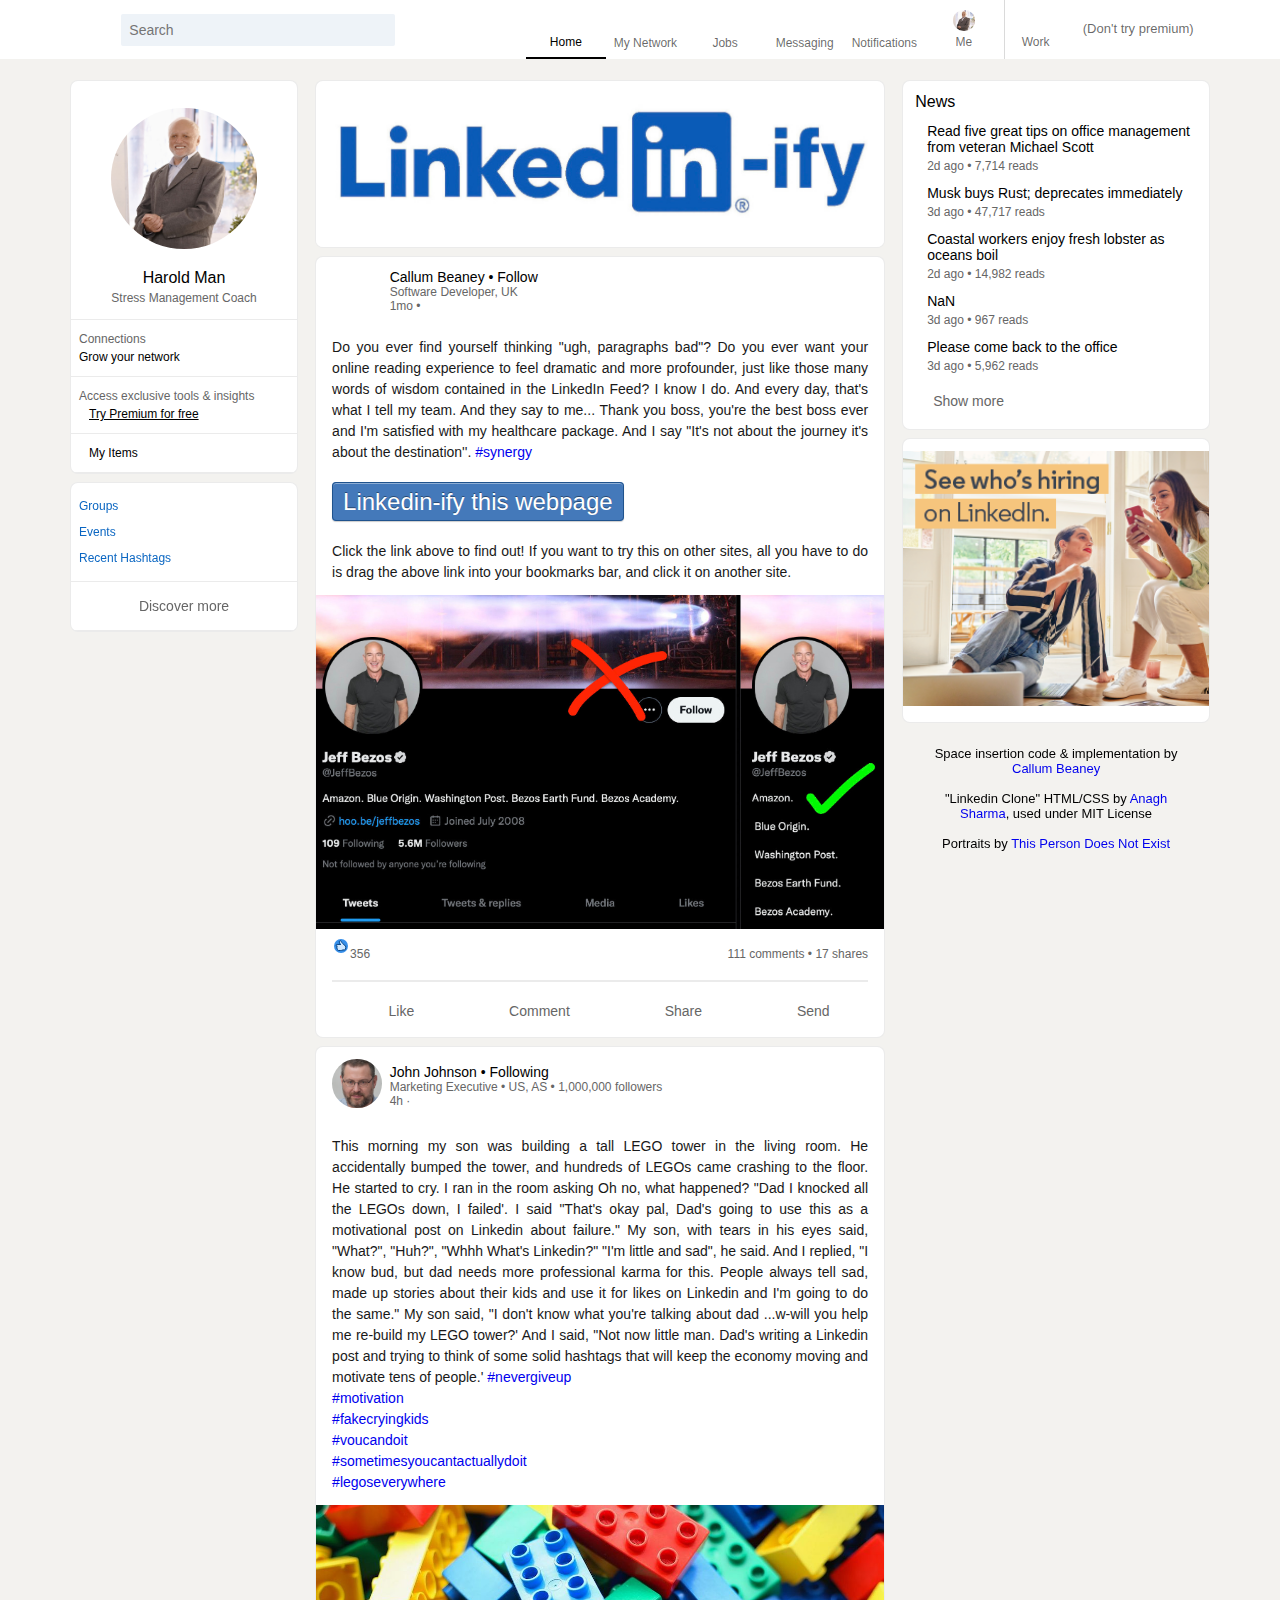
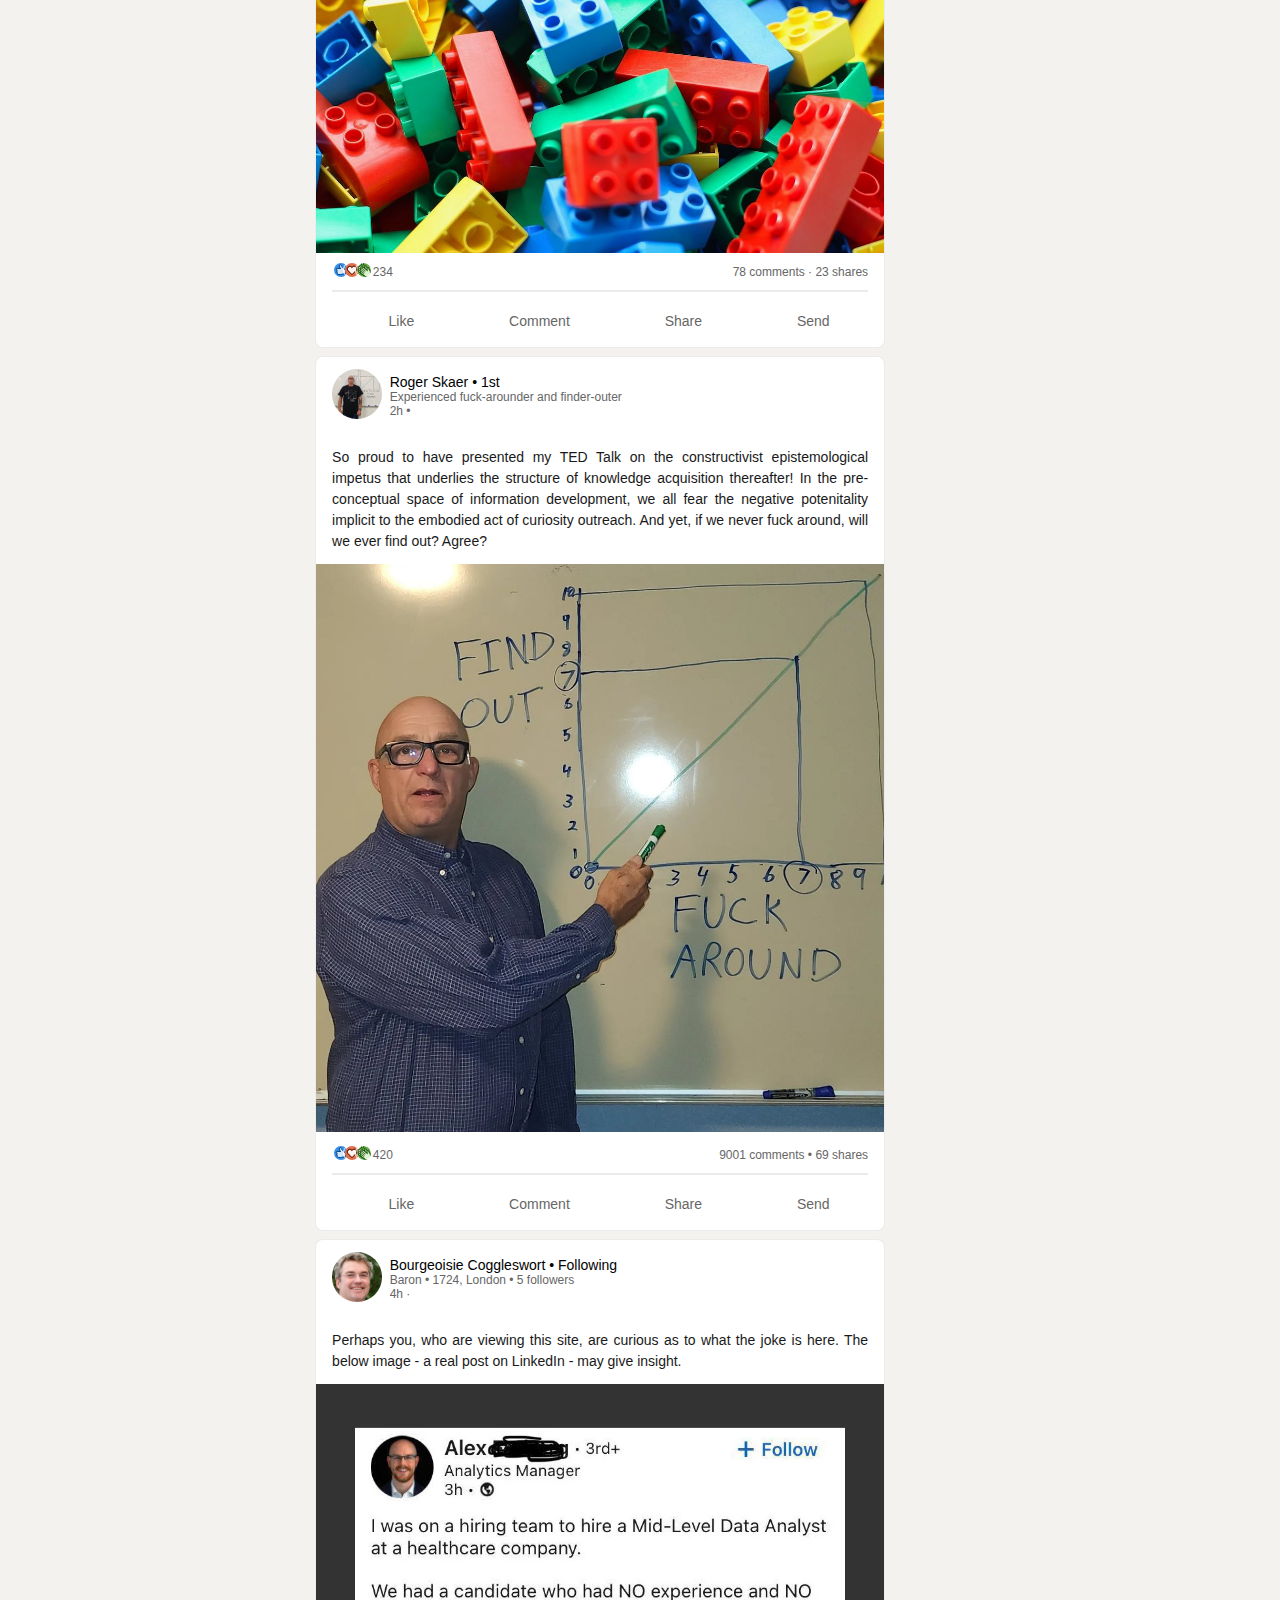
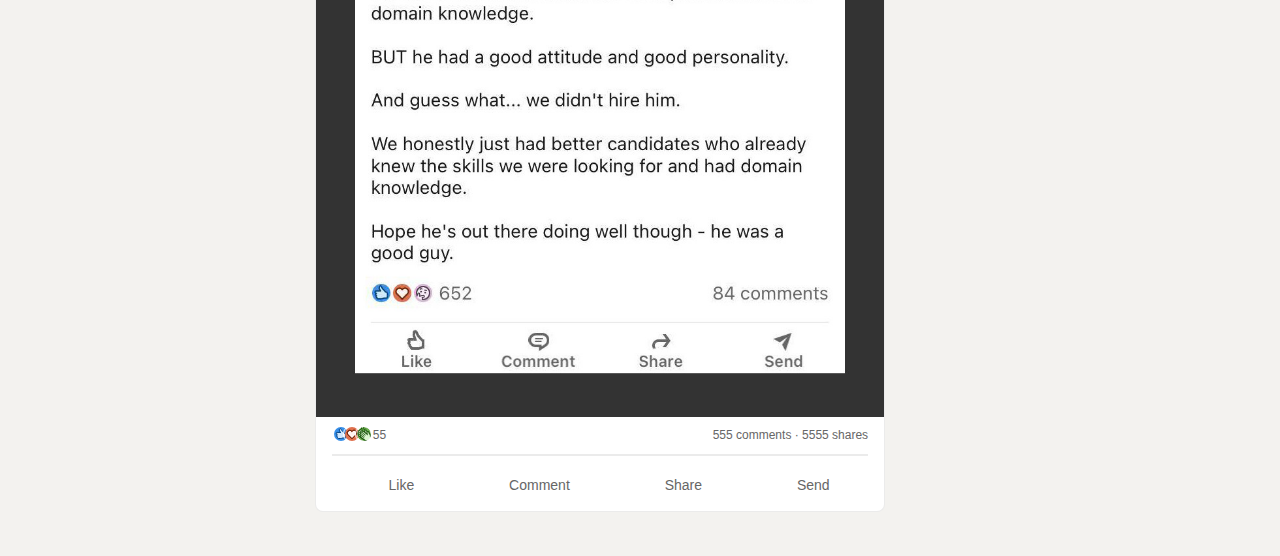
==== commit 88c45e11: "regex update" ====
--- a/index.html
+++ b/index.html
@@ -7,10 +7,10 @@
     <meta http-equiv="X-UA-Compatible" content="IE=edge">
     <meta name="viewport" content="width=device-width, initial-scale=1.0">
     <title>Feed | LinkedIn</title>
-    
+
     <!-- icon -->
     <link rel="icon" href="https://static-exp1.licdn.com/sc/h/akt4ae504epesldzj74dzred8">
-    
+
     <!-- Stylesheets -->
     <link rel="stylesheet" href="./linkedin-clone-main/assets/stylesheets/main.css">
 
@@ -263,7 +263,7 @@
                             <div class="post-desc">
                                 <p>
                                     Do you ever find yourself thinking "ugh, paragraphs bad"?
-                                    Do you ever want your online reading experience to affect the profundity of so many great businesspeoples' words of wisdom online?
+                                    Do you ever want your online reading experience to feel dramatic and more profounder, just like those many words of wisdom contained in the LinkedIn Feed?
                                     I know I do. And every day, that's what I tell my team.
                                     And they say to me... Thank you boss, you're the best boss ever and I'm satisfied with my healthcare package.
                                     And I say "It's not about the journey it's about the destination''. <a href="#">#synergy</a>
@@ -456,7 +456,7 @@
                             <div class="post-desc">
                                 <p>
                                     So proud to have presented my TED Talk on the constructivist epistemological impetus that underlies the structure of knowledge acquisition thereafter! 
-                                    In the pre-conceptual space of information development, we all fear the negative potenitality implicit to the act of curiosity, yet, if we never fuck around, will we ever find out? <br>
+                                    In the pre-conceptual space of information development, we all fear the negative potenitality implicit to the embodied act of curiosity outreach. And yet, if we never fuck around, will we ever find out? 
                                     Agree?
                                 </p>
                             </div>
@@ -702,22 +702,6 @@
                             <p style="text-align:center; font-size:13px;"><br>Space insertion code & implementation by <a href="https://github.com/CallumBeaney">Callum Beaney</a><br><br>
                             "Linkedin Clone" HTML/CSS by <a href="https://github.com/Anagh-Sharma">Anagh Sharma</a>, used under MIT License<br><br>Portraits by <a href="https://thispersondoesnotexist.com">This Person Does Not Exist</a></p>
 
-                            <!-- <div class="row-options row justify-space-center">
-                                <div>About</div>
-                                <div>Accessibility</div>
-                                <div>Help Centre</div>
-                            </div>
-                            <div class="row-options row justify-space-center">
-                                <div>Privacy and terms <i class="fa-solid fa-chevron-down"></i></div>
-                                <div>Ad Choices</div>
-                            </div>
-                            <div class="row-options row justify-space-center">
-                                <div>Advertising</div>
-                                <div>Business <i class="fa-solid fa-chevron-down"></i></div>
-                            </div>
-                            <div class="row-options row justify-space-center">
-                                <div>Get the LinkedIn app</div>
-                                <div>More</div> -->
                             </div>
                         </div>
                     </aside>
@@ -727,8 +711,5 @@
 
     </div>
 
-<script src="./findAndReplaceDOMText.js"></script>
-<script src="./Linkedinify.js"></script>
-
 </body>
 </html>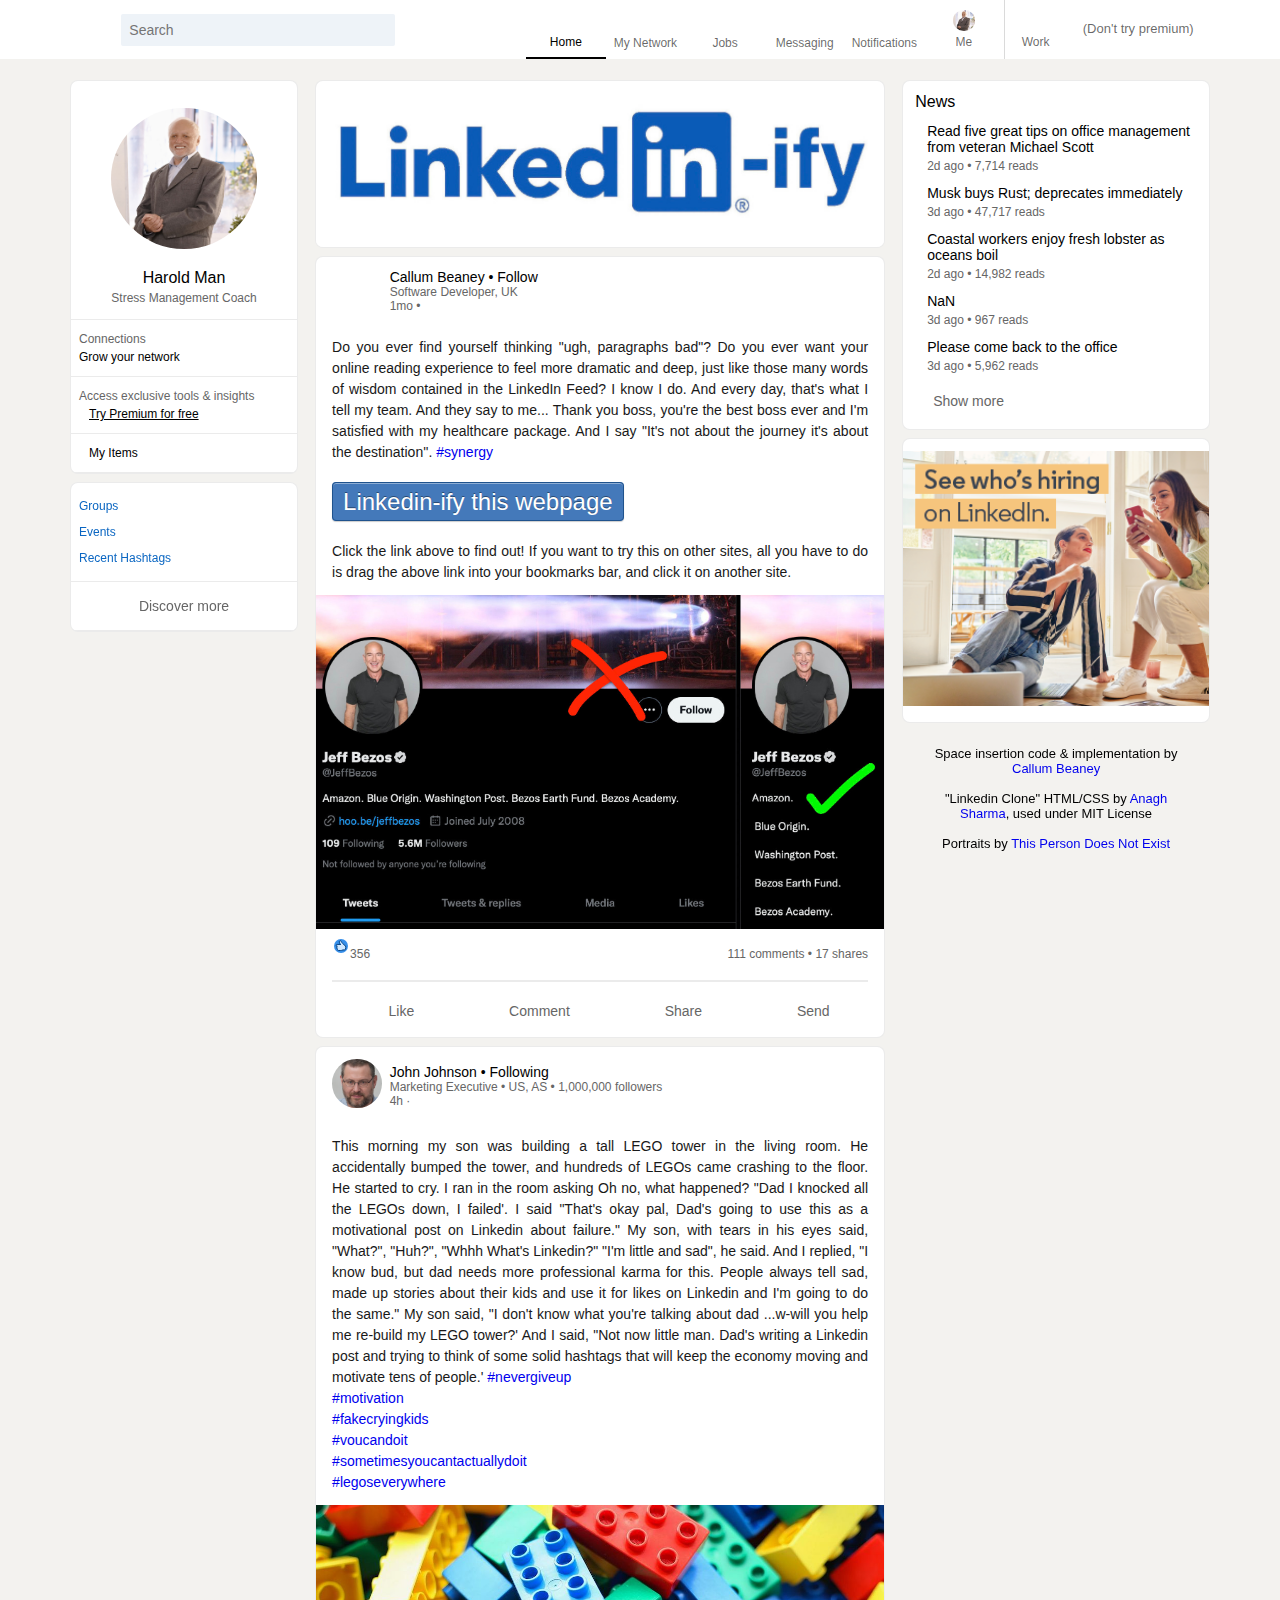
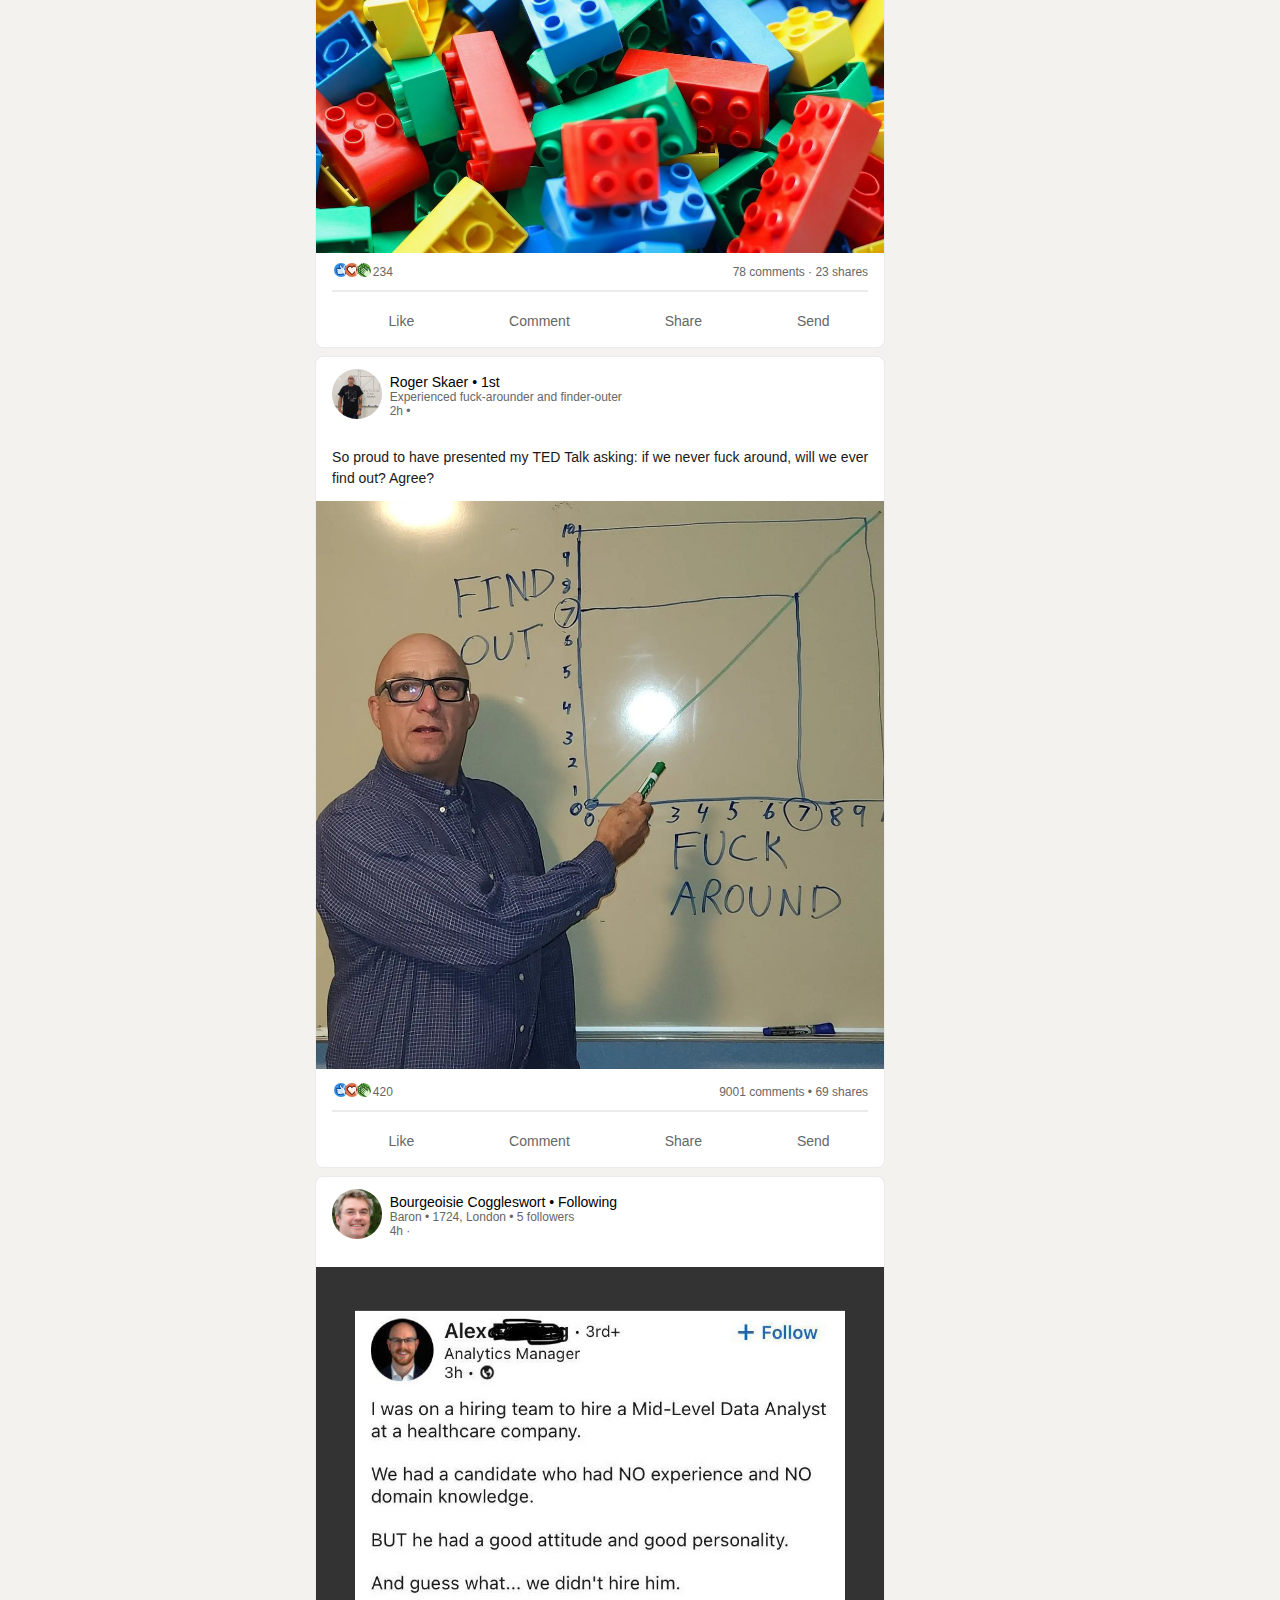
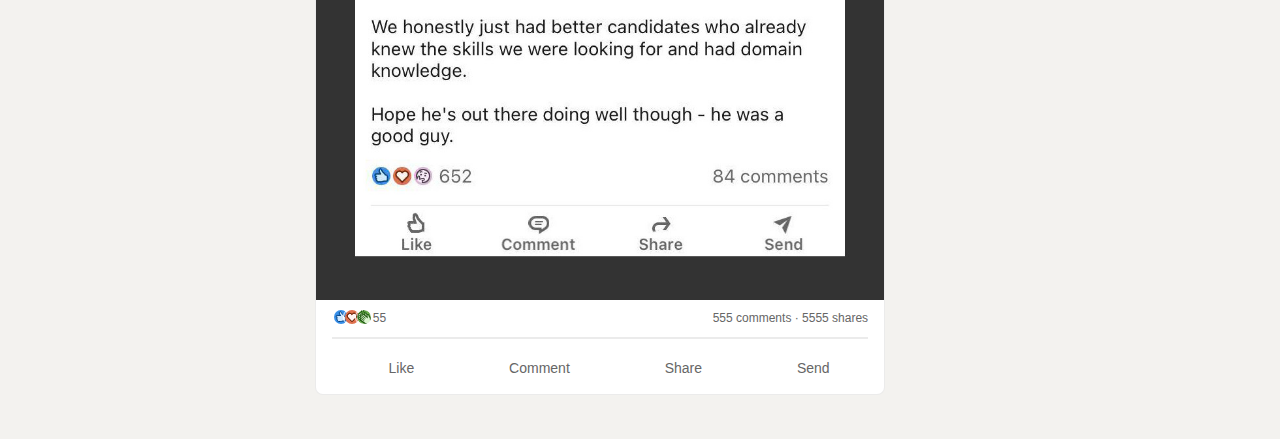
==== commit 28f44a97: "Update index.html" ====
--- a/index.html
+++ b/index.html
@@ -6,7 +6,9 @@
     <meta charset="UTF-8">
     <meta http-equiv="X-UA-Compatible" content="IE=edge">
     <meta name="viewport" content="width=device-width, initial-scale=1.0">
-    <title>Feed | LinkedIn</title>
+    <meta property="og:image" content="https://raw.githubusercontent.com/CallumBeaney/linkedinify/master/linkedin-clone-main/assets/images/FBheader.jpeg">
+
+    <title>LinkedIn-ify</title>
 
     <!-- icon -->
     <link rel="icon" href="https://static-exp1.licdn.com/sc/h/akt4ae504epesldzj74dzred8">
@@ -263,7 +265,7 @@
                             <div class="post-desc">
                                 <p>
                                     Do you ever find yourself thinking "ugh, paragraphs bad"?
-                                    Do you ever want your online reading experience to feel dramatic and more profounder, just like those many words of wisdom contained in the LinkedIn Feed?
+                                    Do you ever want your online reading experience to feel more dramatic and deep, just like those many words of wisdom contained in the LinkedIn Feed?
                                     I know I do. And every day, that's what I tell my team.
                                     And they say to me... Thank you boss, you're the best boss ever and I'm satisfied with my healthcare package.
                                     And I say "It's not about the journey it's about the destination''. <a href="#">#synergy</a>
@@ -455,8 +457,7 @@
                             </header>
                             <div class="post-desc">
                                 <p>
-                                    So proud to have presented my TED Talk on the constructivist epistemological impetus that underlies the structure of knowledge acquisition thereafter! 
-                                    In the pre-conceptual space of information development, we all fear the negative potenitality implicit to the embodied act of curiosity outreach. And yet, if we never fuck around, will we ever find out? 
+                                    So proud to have presented my TED Talk asking: if we never fuck around, will we ever find out? 
                                     Agree?
                                 </p>
                             </div>
@@ -540,7 +541,7 @@
                             </header>
                             <div class="post-desc">
                                 <p>
-                                    Perhaps you, who are viewing this site, are curious as to what the joke is here. The below image - a real post on LinkedIn - may give insight.
+                                    
                                 </p>
                             </div>
                             <div class="post-content row align-items-center">
@@ -712,4 +713,4 @@
     </div>
 
 </body>
-</html>+</html>
